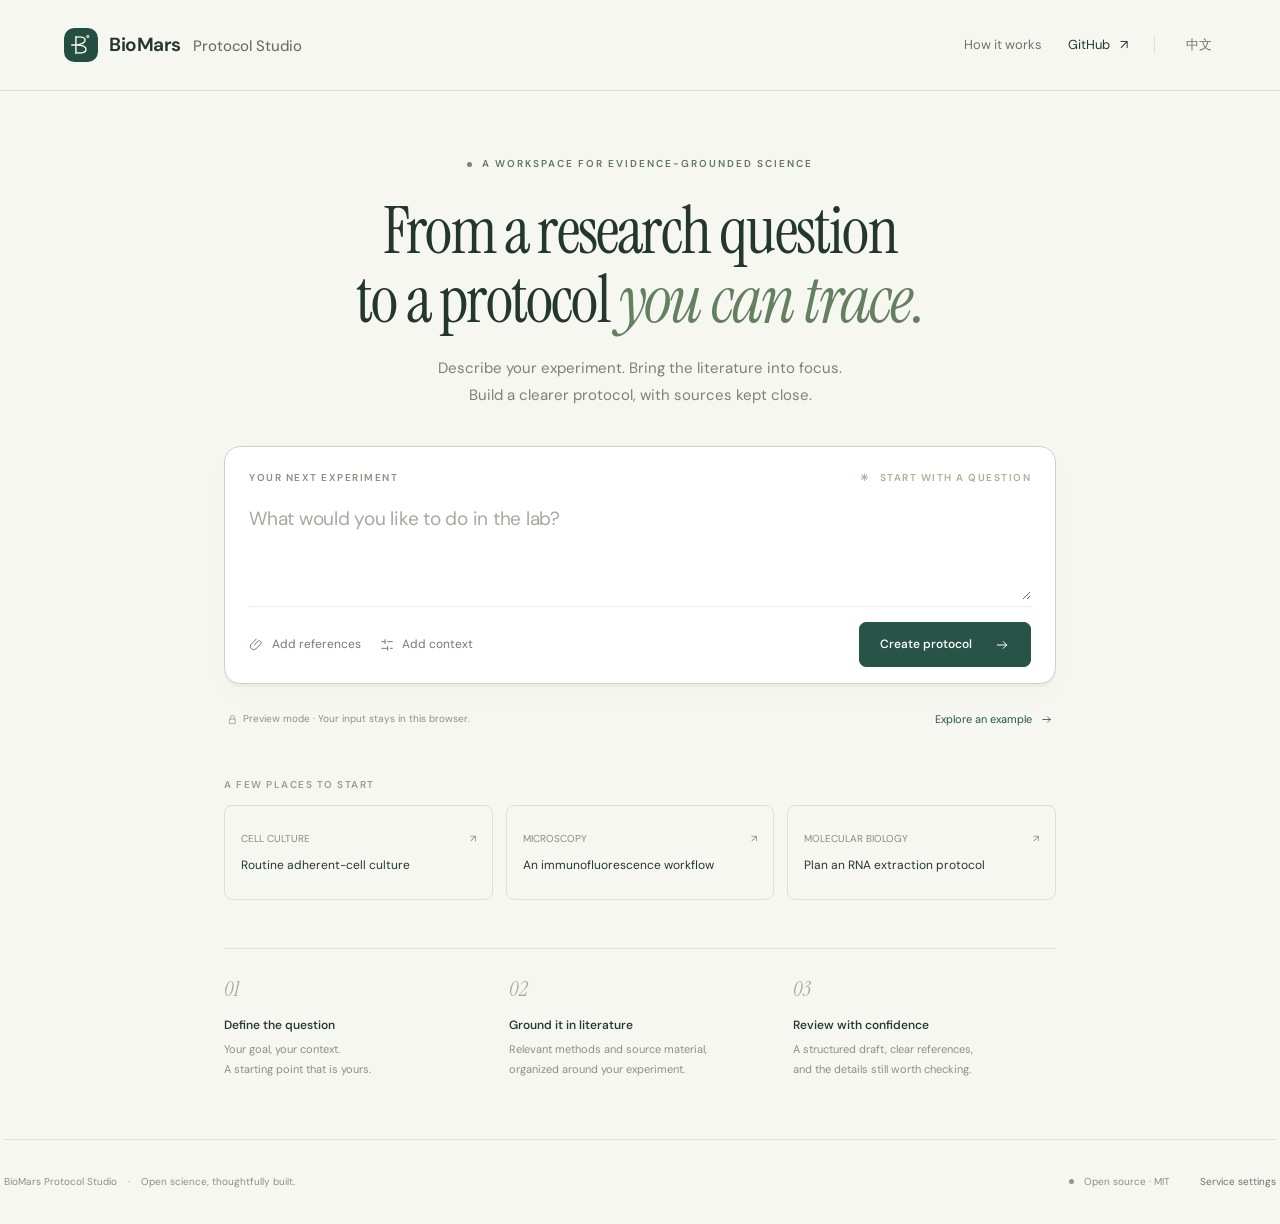
==== web/index.html @ 3209a0c4 "Release BioMars Protocol Studio engine, workspace, and product plan" ====
<!doctype html>
<html lang="en">
<head>
  <meta charset="UTF-8">
  <meta name="viewport" content="width=device-width, initial-scale=1">
  <meta name="theme-color" content="#f6f6f0">
  <meta name="description" content="BioMars Protocol Studio — turn experimental questions into structured protocol drafts, with sources kept close.">
  <title>BioMars Protocol Studio</title>
  <link rel="icon" href="./mark.svg" type="image/svg+xml">
  <link rel="stylesheet" href="./style.css">
  <script type="module" src="./app.js"></script>
</head>
<body>
  <a class="skip" href="#main">Skip to content</a>
  <header class="header">
    <a class="brand" href="#" aria-label="BioMars Protocol Studio home"><img src="./mark.svg" width="34" height="34" alt=""><span>BioMars <span class="brand-sub">Protocol Studio</span></span></a>
    <nav aria-label="Main navigation">
      <button class="text-button" id="how-button">How it works</button>
      <a class="github-link" href="https://github.com/lululualululu/biomars-protocol-studio" target="_blank" rel="noopener">GitHub <span aria-hidden="true">↗</span></a>
      <span class="nav-divider"></span><button class="language text-button" id="language" aria-label="切换为中文">中文</button>
    </nav>
  </header>
  <main id="main" tabindex="-1"></main>
  <footer><span>BioMars Protocol Studio <span class="footer-dot">·</span> Open science, thoughtfully built.</span><div><span class="open-dot"></span><span>Open source · MIT</span><button id="settings-button" class="text-button">Service settings</button></div></footer>
  <dialog id="dialog"><div id="dialog-content"></div><button class="dialog-close" aria-label="Close dialog">×</button></dialog>
  <div id="toast" role="status" aria-live="polite"></div>
</body>
</html>
---- web/style.css ----
@import url('https://fonts.googleapis.com/css2?family=DM+Sans:wght@400;450;500;550;600;650;700&family=Instrument+Serif:ital@0;1&display=swap');
:root{--paper:#f7f7f2;--white:#fff;--ink:#24372f;--muted:#7a817a;--green:#285447;--light:#eef2e9;--line:#dedfd6;--serif:'Instrument Serif',Georgia,'Songti SC',serif;--sans:'DM Sans',-apple-system,BlinkMacSystemFont,'PingFang SC',sans-serif;--amber:#866428}
*{box-sizing:border-box}html{scroll-behavior:smooth}body{margin:0;background:var(--paper);color:var(--ink);font:14px/1.6 var(--sans);-webkit-font-smoothing:antialiased}button,input,textarea{font:inherit;color:inherit}button,a{touch-action:manipulation}button{cursor:pointer}a{color:inherit;text-decoration:none}button:disabled{cursor:wait;opacity:.5}button:focus-visible,a:focus-visible,input:focus-visible,textarea:focus-visible,summary:focus-visible{outline:3px solid #86a98c;outline-offset:4px}button{border:0;background:none}svg{vertical-align:middle;flex-shrink:0}button svg{pointer-events:none}.skip{position:fixed;top:-100px;left:12px;padding:10px;background:white;z-index:100}.skip:focus{top:10px}.header{height:91px;max-width:1400px;margin:auto;padding:0 64px;display:flex;align-items:center;justify-content:space-between;border-bottom:1px solid var(--line)}.brand{display:flex;align-items:center;gap:11px;font-size:19px;font-weight:650;letter-spacing:-.5px}.brand-sub{font-weight:450;color:#656f66;margin-left:8px;font-size:15px;letter-spacing:-.1px}.header nav{display:flex;align-items:center;gap:26px;font-size:13px}.text-button{padding:10px 0;min-height:44px;color:#69756c}.text-button:hover,.github-link:hover{color:var(--green)}.github-link{min-height:44px;display:flex;align-items:center;gap:10px}.nav-divider{width:1px;height:18px;background:var(--line)}.language{min-width:35px}.home{max-width:880px;margin:0 auto;padding:65px 24px 35px}.eyebrow{font-size:10px;letter-spacing:2px;text-transform:uppercase;display:flex;justify-content:center;align-items:center;gap:10px;color:#637561;font-weight:600}.eyebrow::before{content:'';width:5px;height:5px;border-radius:50%;background:#6d8d64}.hero{text-align:center}.hero h1{font:normal 66px/1.04 var(--serif);letter-spacing:-1.8px;margin:25px 0 21px}.hero h1 em{font-weight:normal;color:#638060}.hero p{color:#7b8279;font-size:15px;line-height:1.75;margin:0}.composer{margin-top:38px;background:#fff;border:1px solid #cdd4c5;border-radius:16px;padding:23px 24px 16px;box-shadow:0 3px 0 #ebede5,0 10px 32px #26352a05;position:relative}.composer:focus-within{border-color:#8da687;box-shadow:0 3px 0 #e3e9de,0 12px 35px #26352a08}.field-overline{display:flex;justify-content:space-between;align-items:center;font-size:10px;letter-spacing:1.5px;color:#899081;font-weight:600}.field-overline .small-mark{color:#a2b596;display:flex;align-items:center;gap:3px}.composer textarea{background:none;border:0;resize:vertical;width:100%;min-height:114px;max-height:300px;padding:18px 0 10px;font-size:19px;line-height:1.6;outline:none;letter-spacing:-.25px}.composer textarea::placeholder{color:#a5aaa0;opacity:1}.composer textarea:focus-visible{outline:none}.composer-bottom{display:flex;justify-content:space-between;align-items:center;gap:16px;padding-top:15px;border-top:1px solid #eff0e9}.composer-tools{display:flex;gap:18px;align-items:center}.subtle-button{display:inline-flex;gap:7px;align-items:center;color:#717d70;font-size:12px;min-height:44px;padding:0}.subtle-button:hover{color:var(--ink)}.primary{background:var(--green);color:white;border:1px solid var(--green);padding:12px 20px;border-radius:7px;font-size:12px;font-weight:550;min-height:44px;display:inline-flex;gap:22px;align-items:center;justify-content:center;transition:background .15s,transform .15s}.primary:hover{background:#1a4236;transform:translateY(-1px)}.secondary{border:1px solid var(--line);background:#fff;border-radius:7px;padding:10px 15px;min-height:44px;font-size:12px;display:inline-flex;gap:8px;align-items:center;justify-content:center}.secondary:hover{border-color:#899b84}.context-fields{display:grid;grid-template-columns:1fr 1fr;gap:12px;padding:10px 0 18px}.context-fields label{color:#7b8379;font-size:11px}.context-fields input{display:block;width:100%;border:1px solid var(--line);padding:9px 11px;border-radius:5px;background:#fafbf7;margin-top:5px;font-size:13px}.context-fields .wide{grid-column:1/-1}.hidden{display:none!important}.files{display:flex;flex-wrap:wrap;gap:8px}.file-tag{font-size:11px;color:var(--green);padding:4px 7px;border-radius:4px;background:var(--light);display:flex;align-items:center;gap:8px}.file-tag button{font-size:16px;min-width:30px;min-height:30px}.under-composer{display:flex;align-items:center;justify-content:space-between;font-size:10px;margin:13px 3px 0;color:#8a9187;gap:12px}.under-composer span{display:flex;align-items:center;gap:5px}.example-link{min-height:44px;color:var(--green);font-size:11px;padding:0;display:flex;gap:8px;align-items:center}.examples{margin-top:36px}.section-label{font-size:10px;letter-spacing:1.5px;color:#979e90;font-weight:600;text-transform:uppercase}.example-grid{display:grid;grid-template-columns:repeat(3,1fr);gap:13px;margin-top:12px}.example-card{border:1px solid var(--line);border-radius:8px;padding:16px;text-align:left;min-height:95px;transition:background .15s,border-color .15s}.example-card:hover{background:#fff;border-color:#a9b7a3}.example-card .example-meta{display:flex;align-items:center;justify-content:space-between;font-size:10px;color:#83907b}.example-card .example-title{display:block;font-size:12px;margin-top:9px;line-height:1.5}.process{display:grid;grid-template-columns:repeat(3,1fr);margin-top:48px;border-top:1px solid var(--line);padding-top:24px;gap:22px}.process .number{font-family:var(--serif);font-style:italic;color:#a1ac98;font-size:21px}.process h3{font-size:12px;font-weight:550;margin:9px 0 5px}.process p{font-size:11px;color:#8a9084;margin:0;line-height:1.8;max-width:210px}.history{margin-top:35px}.history-head{display:flex;justify-content:space-between;align-items:center;border-bottom:1px solid var(--line);padding-bottom:9px}.history-list{padding-top:7px}.history-item{display:flex;align-items:center;gap:10px;padding:12px 0;border-bottom:1px solid #e9eae2}.history-open{text-align:left;flex:1;min-width:0;font-size:12px;overflow:hidden;text-overflow:ellipsis;white-space:nowrap}.history-item time{font-size:10px;color:var(--muted)}.history-delete{color:#8b8f86;padding:8px;min-height:44px;min-width:44px}.error{color:#a74b3c;font-size:12px;margin-top:12px}.error:empty{display:none}footer{max-width:1272px;margin:24px auto 0;padding:20px 0;border-top:1px solid var(--line);display:flex;justify-content:space-between;align-items:center;font-size:10px;color:#8a9086;gap:15px}footer>div{display:flex;gap:10px;align-items:center}footer .text-button{font-size:10px;margin-left:20px}.footer-dot{margin:0 8px}.open-dot{width:5px;height:5px;border-radius:100%;background:#89a078}dialog{width:540px;max-width:calc(100vw - 32px);max-height:85vh;border:1px solid var(--line);border-radius:14px;padding:38px;background:var(--paper);color:var(--ink);box-shadow:0 20px 100px #142d2b22}dialog::backdrop{background:#1c332d50;backdrop-filter:blur(3px)}.dialog-close{position:absolute;top:10px;right:12px;width:44px;height:44px;font-size:24px;color:var(--muted)}dialog h2{font:normal 35px/1.1 var(--serif);margin:0 0 20px}dialog p,dialog li{font-size:13px;color:#747f72;line-height:1.85}dialog ol{padding-left:18px}dialog label{display:block;font-size:12px;margin:20px 0 8px}dialog input{padding:12px;width:100%;border:1px solid var(--line);border-radius:6px;background:#fff}dialog .primary{margin-top:18px}dialog a{color:var(--green);text-decoration:underline}#toast{position:fixed;bottom:25px;left:50%;transform:translateX(-50%) translateY(20px);background:var(--ink);color:#fff;border-radius:8px;padding:12px 20px;opacity:0;pointer-events:none;transition:.2s;z-index:10;font-size:12px;max-width:90vw}#toast.show{opacity:1;transform:translateX(-50%) translateY(0)}.workspace{max-width:1260px;padding:26px 24px 40px;margin:auto}.workspace-top{display:flex;justify-content:space-between;gap:18px;align-items:center;margin-bottom:25px}.back{display:flex;align-items:center;gap:10px;font-size:12px;color:#778471;min-height:44px}.workspace-actions{display:flex;gap:8px}.workspace-title{display:flex;justify-content:space-between;align-items:end;gap:20px;margin-bottom:25px}.workspace-title h1{font:normal 39px/1.15 var(--serif);letter-spacing:-.6px;margin:7px 0 0;max-width:790px}.pill{font-size:10px;padding:5px 9px;border-radius:4px;white-space:nowrap;background:#ecf0e6;color:#607552}.pill.amber{background:#f2ead8;color:var(--amber)}.workspace-grid{display:grid;grid-template-columns:minmax(0,1fr) 300px;border:1px solid var(--line);border-radius:10px;overflow:hidden;background:white}.document{min-height:590px}.document-toolbar{display:flex;align-items:center;justify-content:space-between;border-bottom:1px solid var(--line);padding:12px 25px;font-size:11px;color:#819078;background:#fcfcfa}.draft{padding:30px 46px 45px;font-size:13px;line-height:1.85;color:#4e5a50;overflow-wrap:anywhere}.draft h1{font:normal 33px/1.2 var(--serif);color:var(--ink);margin:0 0 18px}.draft h2{font:normal 26px/1.2 var(--serif);color:var(--ink);margin:30px 0 12px;padding-top:12px;border-top:1px solid #eceee5}.draft h3{font-size:14px;color:var(--ink);margin-top:24px}.draft p{margin:10px 0}.draft ul,.draft ol{padding-left:21px}.draft li{margin:8px 0}.draft blockquote{border-left:2px solid #b7c7a5;margin:18px 0;padding:8px 16px;background:#f7f8f2;color:#6e7d62;font-size:12px}.draft a{color:var(--green);text-decoration:underline}.draft pre{white-space:pre-wrap;background:#f6f7f1;padding:14px;border-radius:6px;font-size:12px}.draft table{border-collapse:collapse;width:100%;font-size:12px;margin:14px 0}.draft th,.draft td{border-bottom:1px solid var(--line);padding:8px 10px;text-align:left}.draft th{background:#f6f8f0;color:#65755c}.draft hr{border:0;border-top:1px solid var(--line)}.evidence{border-left:1px solid var(--line);background:#fafbf6}.evidence-tabs{display:flex;gap:3px;border-bottom:1px solid var(--line);padding:5px 15px}.tab{font-size:11px;color:#84917c;min-height:44px;padding:0 12px;border-bottom:2px solid transparent}.tab.active{color:var(--green);border-color:var(--green)}.evidence-content{padding:23px 23px 30px}.source{border-bottom:1px solid var(--line);padding-bottom:20px;margin-bottom:20px}.source .source-meta{display:flex;justify-content:space-between;align-items:center;color:#87937c;font-size:9px;letter-spacing:.6px;margin-bottom:9px}.source h3{font-size:12px;line-height:1.65;font-weight:550;margin:0 0 7px}.source p{font-size:11px;line-height:1.75;color:#89917f}.source a{font-size:11px;color:var(--green);display:inline-flex;gap:6px;min-height:44px;align-items:center}.side-note{font-size:11px;color:#8d9484;line-height:1.8}.note-list{padding:0;list-style:none}.note-list li{position:relative;padding:0 0 20px 21px;font-size:12px;line-height:1.75;color:#77846b}.note-list li::before{content:'○';position:absolute;left:0;color:#9b9c62}.sample-banner{display:flex;gap:9px;align-items:center;background:#f1f3e8;padding:10px 16px;font-size:11px;color:#7b845f;margin-bottom:18px;border-radius:5px}.stage-list{list-style:none;padding:15px 0;margin:20px 0 0}.stage-list li{display:flex;align-items:center;gap:12px;color:#a0a89a;padding:12px 0;font-size:13px}.stage-list .stage-icon{width:26px;height:26px;border:1px solid #dce3d5;border-radius:50%;display:grid;place-items:center;font-size:10px}.stage-list .current{color:var(--green);font-weight:550}.stage-list .current .stage-icon{border-color:#748f67;background:#edf2e6;animation:breathe 2s ease infinite}.stage-list .done{color:#657b58}.pending-copy{color:#8a9481;font-size:12px}.paper-request{padding:15px;border:1px solid var(--line);border-radius:6px;margin:15px 0;font-size:12px}.paper-request code{font-size:11px;overflow-wrap:anywhere}.paper-request a{color:var(--green);text-decoration:underline}.progress-controls{display:flex;align-items:center;gap:15px}.empty-doc{text-align:center;padding:60px 20px;color:#8e9883}.empty-doc h2{font:normal 30px var(--serif);color:var(--ink)}.empty-doc p{font-size:13px;max-width:400px;margin:10px auto 20px}.raw-editor{width:100%;min-height:500px;resize:vertical;font:12px/1.8 monospace;border:0;padding:25px;background:#fff}.export-note{font-size:10px;color:#89917f;text-align:right;margin-top:10px}.mobile-only{display:none}@keyframes breathe{50%{box-shadow:0 0 0 4px #edf2e6}}
@media(min-width:1500px){.home{padding-top:85px}.hero h1{font-size:74px}.composer{margin-top:45px}}
@media(max-width:1100px){.header{padding:0 32px}footer{margin-left:32px;margin-right:32px}.workspace-grid{grid-template-columns:minmax(0,1fr) 270px}.draft{padding:28px}.brand-sub{display:block;margin-left:0;font-size:11px;line-height:1.1}.header nav{gap:20px}}
@media(max-width:700px){.header{height:76px;padding:0 21px}.header nav{gap:16px}.header nav #how-button{display:none}.brand{font-size:17px;gap:8px}.brand img{width:30px;height:30px}.brand-sub{font-size:10px}.header nav{font-size:11px}.nav-divider{display:none}.home{padding:40px 20px 20px}.hero h1{font-size:47px;letter-spacing:-1.4px;line-height:1.08;margin:24px 0 18px}.hero p{font-size:12px;max-width:300px;margin:auto}.eyebrow{font-size:8px;letter-spacing:1.8px}.composer{margin-top:28px;padding:17px 16px 13px;border-radius:12px}.composer textarea{font-size:16px;min-height:128px}.composer-bottom{flex-wrap:wrap;gap:4px}.composer-tools{gap:19px}.composer .primary{width:100%;margin-top:5px}.field-overline{font-size:8px}.under-composer{flex-direction:column;align-items:center;gap:0;font-size:9px}.examples{margin-top:24px}.example-grid{grid-template-columns:1fr;gap:8px}.example-card{min-height:0;padding:12px 14px;display:flex;align-items:center;gap:16px}.example-card .example-meta{min-width:78px;font-size:9px}.example-card .example-meta span:last-child{display:none}.example-card .example-title{margin:0;font-size:11px}.process{gap:17px;margin-top:30px;padding-top:20px}.process h3{font-size:10px}.process p{font-size:10px;line-height:1.7}.process .number{font-size:18px}footer{margin:25px 20px 0;padding:16px 0;flex-direction:column;align-items:flex-start;font-size:9px;gap:2px}.workspace{padding:15px 16px}.workspace-top{align-items:start;margin-bottom:15px;gap:8px}.workspace-actions{gap:5px;flex-wrap:wrap;justify-content:end}.workspace-actions .secondary{padding:9px;font-size:10px}.workspace-title{align-items:start;flex-direction:column;gap:12px}.workspace-title h1{font-size:31px}.workspace-grid{grid-template-columns:1fr}.evidence{border-left:0;border-top:1px solid var(--line)}.draft{padding:24px 22px}.draft h1{font-size:29px}.draft h2{font-size:24px}.workspace .section-label{font-size:9px}.document{min-height:400px}.sample-banner{align-items:start;font-size:10px}.context-fields{grid-template-columns:1fr}.context-fields .wide{grid-column:auto}.history-item time{display:none}.history-item .pill{max-width:100px;text-overflow:ellipsis;overflow:hidden}dialog{padding:34px 25px}.document-toolbar{padding:12px 20px}.footer-dot{margin:0 4px}}
@media(prefers-reduced-motion:reduce){*,*::before,*::after{scroll-behavior:auto!important;animation:none!important;transition:none!important}}
@media print{body{background:white}.header,footer,.workspace-top,.workspace-title,.evidence,.sample-banner,.document-toolbar,.export-note,dialog,#toast{display:none!important}.workspace,.draft{padding:0;max-width:none}.workspace-grid{display:block;border:0}.draft{font:11pt/1.5 Georgia,serif;color:#000}.draft h1{font-size:24pt}.draft h2{font-size:18pt;break-after:avoid}.draft a{color:inherit}.draft a::after{content:' (' attr(href) ')';font-size:8pt}.draft blockquote{break-inside:avoid}.draft table{font-size:10pt}}
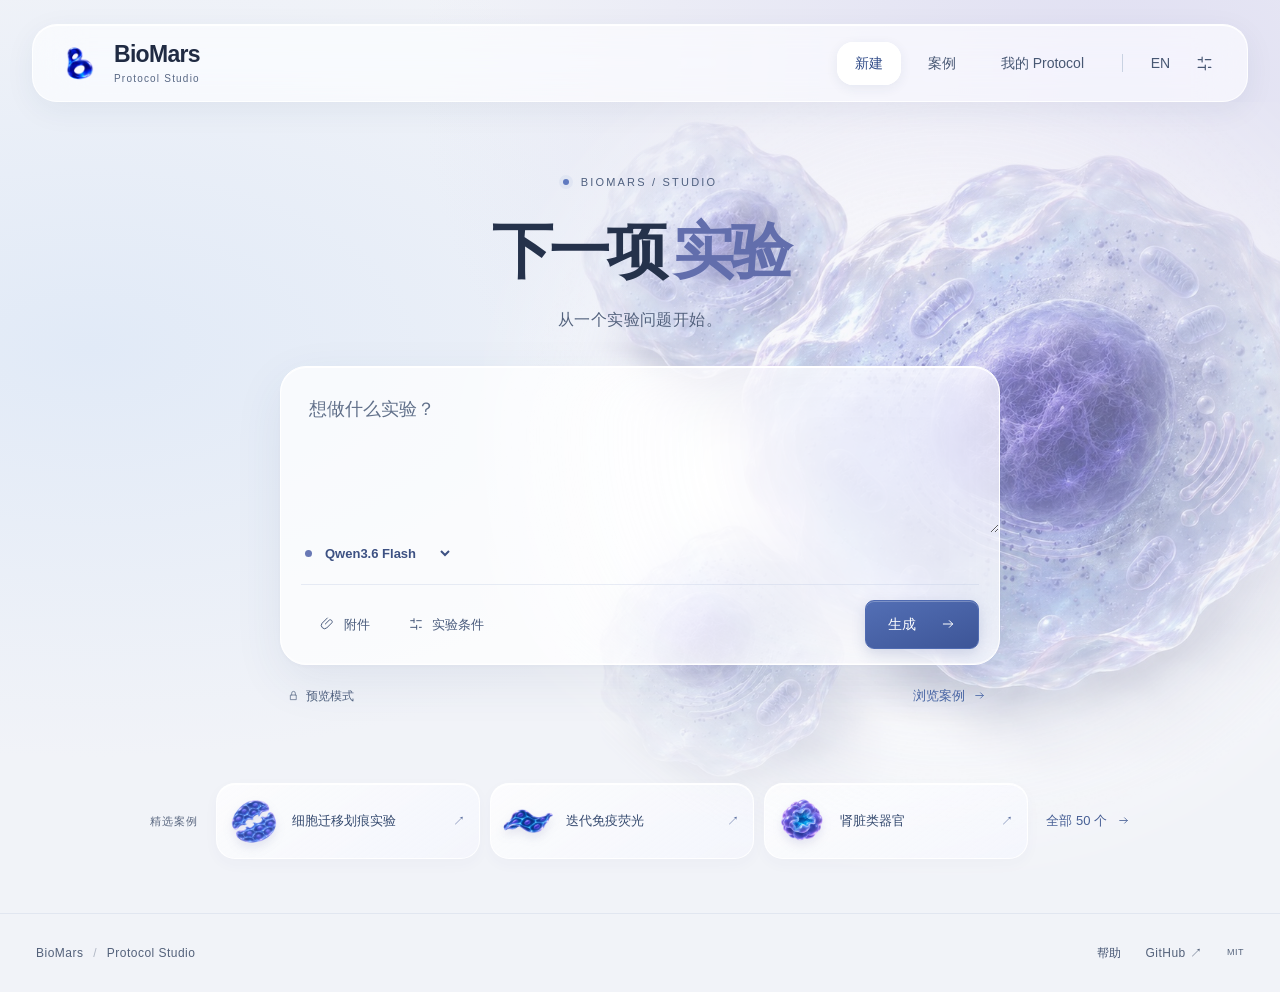
==== commit 8366e017: "Ship live protocol generation and biomedical glass workspace" ====
--- a/web/index.html
+++ b/web/index.html
@@ -1,28 +1,74 @@
 <!doctype html>
-<html lang="en">
-<head>
-  <meta charset="UTF-8">
-  <meta name="viewport" content="width=device-width, initial-scale=1">
-  <meta name="theme-color" content="#f6f6f0">
-  <meta name="description" content="BioMars Protocol Studio — turn experimental questions into structured protocol drafts, with sources kept close.">
-  <title>BioMars Protocol Studio</title>
-  <link rel="icon" href="./mark.svg" type="image/svg+xml">
-  <link rel="stylesheet" href="./style.css">
-  <script type="module" src="./app.js"></script>
-</head>
-<body>
-  <a class="skip" href="#main">Skip to content</a>
-  <header class="header">
-    <a class="brand" href="#" aria-label="BioMars Protocol Studio home"><img src="./mark.svg" width="34" height="34" alt=""><span>BioMars <span class="brand-sub">Protocol Studio</span></span></a>
-    <nav aria-label="Main navigation">
-      <button class="text-button" id="how-button">How it works</button>
-      <a class="github-link" href="https://github.com/lululualululu/biomars-protocol-studio" target="_blank" rel="noopener">GitHub <span aria-hidden="true">↗</span></a>
-      <span class="nav-divider"></span><button class="language text-button" id="language" aria-label="切换为中文">中文</button>
-    </nav>
-  </header>
-  <main id="main" tabindex="-1"></main>
-  <footer><span>BioMars Protocol Studio <span class="footer-dot">·</span> Open science, thoughtfully built.</span><div><span class="open-dot"></span><span>Open source · MIT</span><button id="settings-button" class="text-button">Service settings</button></div></footer>
-  <dialog id="dialog"><div id="dialog-content"></div><button class="dialog-close" aria-label="Close dialog">×</button></dialog>
-  <div id="toast" role="status" aria-live="polite"></div>
-</body>
+<html lang="zh-CN">
+  <head>
+    <meta charset="UTF-8" />
+    <meta name="viewport" content="width=device-width, initial-scale=1" />
+    <meta name="theme-color" content="#edf1fa" />
+    <meta
+      name="description"
+      content="BioMars Protocol Studio — turn experimental questions into structured protocol drafts, with sources kept close."
+    />
+    <title>BioMars Protocol Studio</title>
+    <link rel="icon" href="./assets/favicon-glass-v5.png" type="image/png" />
+    <link rel="stylesheet" href="./studio.css" />
+    <link rel="stylesheet" href="./glass.css?v=5" />
+    <script type="module" src="./app.js?v=5"></script>
+  </head>
+  <body>
+    <a class="skip" href="#main">Skip to content</a>
+    <header class="header">
+      <a class="brand" href="#" aria-label="BioMars Protocol Studio home"
+        ><img src="./assets/brand-glass-v5.png" width="34" height="34" alt="" /><span
+          >BioMars<span class="brand-sub">Protocol Studio</span></span
+        ></a
+      >
+      <nav aria-label="Main navigation">
+        <a class="nav-item" id="nav-new" href="#">新建实验</a>
+        <a class="nav-item" id="nav-examples" href="#examples">案例</a>
+        <a class="nav-item" id="nav-library" href="#library">我的 Protocol</a>
+        <span class="nav-divider"></span
+        ><button
+          class="language text-button"
+          id="language"
+          aria-label="Switch to English"
+        >
+          EN
+        </button>
+        <a
+          class="settings-link"
+          href="#settings/general"
+          id="nav-settings"
+          aria-label="设置"
+          ><svg
+            width="19"
+            height="19"
+            viewBox="0 0 24 24"
+            fill="none"
+            stroke="currentColor"
+            stroke-width="1.5"
+            stroke-linecap="round"
+          >
+            <path d="M4 7h5m4 0h7M4 17h9m4 0h3M9 4v6m4 4v6" /></svg
+        ></a>
+      </nav>
+    </header>
+    <main id="main" tabindex="-1"></main>
+    <footer>
+      <span>BioMars <span class="footer-dot">/</span> Protocol Studio</span>
+      <div>
+        <button class="text-button" id="how-button">使用说明</button
+        ><a
+          href="https://github.com/lululualululu/biomars-protocol-studio"
+          target="_blank"
+          rel="noopener"
+          >GitHub ↗</a
+        ><span class="footer-license">MIT</span>
+      </div>
+    </footer>
+    <dialog id="dialog">
+      <div id="dialog-content"></div>
+      <button class="dialog-close" aria-label="Close dialog">×</button>
+    </dialog>
+    <div id="toast" role="status" aria-live="polite"></div>
+  </body>
 </html>
--- a/web/studio.css
+++ b/web/studio.css
@@ -0,0 +1,24 @@
+:root{--canvas:#edf1f5;--paper:#fff;--ink:#182b42;--muted:#647386;--line:#dce3eb;--blue:#3d628d;--navy:#1c3451;--soft:#e4ebf2;--sans:-apple-system,BlinkMacSystemFont,"Segoe UI","PingFang SC","Microsoft YaHei",sans-serif;--serif:"Iowan Old Style","Palatino Linotype","Songti SC",Georgia,serif;--reader-font:var(--sans);--draft-size:16px;--page-shadow:0 16px 50px #253e5d0a,0 1px 4px #253e5d05;color-scheme:light;font:16px/1.5 var(--sans)}
+*{box-sizing:border-box}html{scroll-behavior:smooth}body{margin:0;min-height:100svh;display:flex;flex-direction:column;color:var(--ink);background:var(--canvas);-webkit-font-smoothing:antialiased}button,input,textarea,select{font:inherit;color:inherit}button,a,summary{-webkit-tap-highlight-color:transparent;touch-action:manipulation}button{cursor:pointer;border:0;background:none}button:disabled{opacity:.5;cursor:wait}button:active{transform:translateY(1px)}button,a,summary{transition:background .18s,color .18s,box-shadow .18s}a{color:inherit;text-decoration:none}button:focus-visible,a:focus-visible,summary:focus-visible,input:focus-visible,select:focus-visible,textarea:focus-visible{outline:2px solid #6c90bc;outline-offset:4px}svg{flex-shrink:0;vertical-align:middle}h1,h2,h3,p{margin-top:0}h1,h2,h3{font-weight:550;line-height:1.3}h1{letter-spacing:-.035em}summary{cursor:pointer;list-style:none}summary::-webkit-details-marker{display:none}input,textarea,select{min-width:0}input::placeholder,textarea::placeholder{color:#8190a1}input,textarea{border-radius:9px;border:1px solid var(--line);background:#fff;padding:12px 14px}textarea{resize:vertical}select{border:1px solid var(--line);border-radius:8px;padding:9px 30px 9px 12px;background-color:#fff;cursor:pointer}code{font-family:ui-monospace,SFMono-Regular,monospace;font-size:.85em;overflow-wrap:anywhere}img{max-width:100%;display:block}.hidden{display:none!important}.sr-only,.skip:not(:focus){position:absolute;width:1px;height:1px;padding:0;margin:-1px;overflow:hidden;clip:rect(0,0,0,0);white-space:nowrap;border:0}.skip:focus{position:fixed;top:10px;left:10px;z-index:1000;padding:12px;background:#fff}.primary,.secondary,.subtle-button,.text-button,.back,.icon-button{display:inline-flex;align-items:center;justify-content:center;gap:9px;white-space:nowrap}.primary{background:var(--navy);color:#fff;border-radius:10px;padding:12px 19px;font-size:13px;font-weight:550;min-height:42px;box-shadow:0 3px 8px #1c345116}.primary:hover{background:#2c496c;box-shadow:0 5px 16px #1c34512a}.secondary{background:#fff;border:1px solid var(--line);padding:10px 15px;border-radius:9px;font-size:12px;min-height:38px}.secondary:hover{background:#f6f8fb;border-color:#b8c8da}.subtle-button,.text-button,.back{font-size:12px;color:var(--muted);min-height:32px;padding:4px 0}.subtle-button:hover,.text-button:hover,.back:hover{color:var(--ink)}.icon-button{width:36px;height:36px;border-radius:8px;color:#5f7288}.icon-button:hover,.icon-button[aria-pressed=true]{background:#dce5ef;color:var(--ink)}.status-point{display:inline-block;width:6px;height:6px;background:#587d94;border-radius:50%;box-shadow:0 0 0 4px #587d940d}.eyebrow,.section-label{font-size:10px;letter-spacing:.16em;color:var(--muted)}.pill{display:inline-flex;align-items:center;border-radius:6px;padding:5px 9px;font-size:10px;color:#43624c;background:#e9f0eb;white-space:nowrap}.pill.amber{background:#f4ecdd;color:#806137}.side-note,.field-help,.setting-footnote,.library-footnote{font-size:12px;line-height:1.7;color:var(--muted)}.error{color:#a04b44;font-size:12px;line-height:1.6}.error:empty{display:none}
+/* Quiet chrome; the work stays in front. */
+.header{height:82px;flex-shrink:0;padding:0 42px;display:flex;align-items:center;justify-content:space-between;border-bottom:1px solid #dce3eb80;background:#f5f7fa;gap:25px}.brand{display:flex;align-items:center;gap:11px;font-size:22px;font-weight:650;letter-spacing:-.7px;line-height:1.2}.brand img{width:31px;height:31px}.brand-sub{display:block;font-size:9px;font-weight:450;letter-spacing:.13em;color:#7d8a99;margin-top:4px}.header nav{display:flex;align-items:center;gap:9px}.nav-item{font-size:12px;padding:9px 15px;border-radius:8px;color:#66778a}.nav-item:hover,.nav-item[aria-current=page]{background:#e6ecf3;color:var(--ink)}.nav-divider{height:18px;width:1px;background:var(--line);margin:0 11px}.language{width:35px}.settings-link{width:34px;height:34px;display:grid;place-items:center;color:#647386;border-radius:8px}.settings-link:hover,.settings-link[aria-current=page]{background:#e1e9f1;color:var(--ink)}#main{flex:1;outline:none;min-width:0}footer{display:flex;justify-content:space-between;align-items:center;padding:25px 42px;font-size:10px;letter-spacing:.04em;color:#718095;gap:20px}footer>div{display:flex;align-items:center;gap:25px}footer .text-button{font-size:10px;min-height:24px}.footer-dot{opacity:.4;padding:0 6px}.footer-license{font-size:9px}
+/* Composer */
+.home{max-width:1210px;margin:0 auto;padding:64px 40px 36px}.hero-grid{display:grid;grid-template-columns:minmax(0,1.15fr) minmax(0,.85fr);align-items:center;gap:64px}.hero-content{position:relative;z-index:1}.hero-content>.eyebrow{display:flex;gap:12px;align-items:center;margin-bottom:22px}.hero-content h1{font-size:clamp(44px,5.4vw,66px);font-weight:550;line-height:1.18;margin-bottom:17px;letter-spacing:-.055em}.hero-content h1 span{color:#6d86a1;display:block}.hero-subtitle{color:#687c91;font-size:13px;letter-spacing:.025em;margin:0 0 32px}.composer{background:#fff;border:1px solid #d5dfe9;border-radius:19px;box-shadow:0 12px 30px #253e5d0a;overflow:hidden;transition:box-shadow .2s,border-color .2s}.composer:focus-within{box-shadow:0 14px 40px #253e5d10,0 0 0 3px #6c90bc0c;border-color:#92abc5}.composer>textarea{border:0;background:transparent;outline:none!important;box-shadow:none;width:100%;height:150px;min-height:120px;max-height:350px;font-size:16px;line-height:1.7;padding:25px 25px 15px;border-radius:0}.model-row{display:flex;align-items:center;gap:9px;padding:0 25px 15px;font-size:11px;color:#778699}.model-row>label{display:none}.model-row:before{content:"";width:5px;height:5px;border-radius:50%;background:#6888ac}.model-row select{font-size:11px;font-weight:550;color:#3f5670;border:0;padding:5px 20px 5px 0;max-width:230px;background:transparent}.composer-bottom{display:flex;align-items:center;justify-content:space-between;margin:0 15px;padding:13px 0;border-top:1px solid #edf0f4;gap:14px}.composer-tools{display:flex;gap:20px;padding-left:10px}.composer-bottom .primary{min-width:100px;justify-content:space-between;border-radius:9px}.composer-tools .subtle-button{font-size:11px;gap:6px}.under-composer{display:flex;align-items:center;justify-content:space-between;margin:15px 2px;font-size:10px;color:#647386}.under-composer>span{display:flex;align-items:center;gap:7px}.example-link{display:inline-flex;align-items:center;gap:8px;font-size:11px;color:var(--blue);min-height:28px}.context-fields{padding:8px 25px 16px;display:grid;grid-template-columns:1fr 1fr;gap:12px}.context-fields label{display:grid;gap:7px;font-size:11px;color:var(--muted)}.context-fields input{width:100%;font-size:12px;background:#f7f9fb;padding:9px}.context-fields .wide{grid-column:1/-1}.context-defaults{justify-self:start;font-size:10px!important}.files{display:flex;flex-wrap:wrap;gap:6px;padding:0 24px}.file-chip{display:flex;align-items:center;gap:7px;font-size:10px;background:#edf2f8;padding:6px 9px;border-radius:6px;max-width:100%;margin-bottom:8px}.file-chip span{overflow:hidden;text-overflow:ellipsis;white-space:nowrap}.file-chip button{padding:0 3px}.composer .error{padding:0 25px 14px}.biomedical-visual{position:relative;margin:0;align-self:center;aspect-ratio:.93}.biomedical-visual img{width:100%;height:100%;object-fit:cover;mix-blend-mode:multiply;filter:saturate(.72);mask-image:radial-gradient(ellipse at center,#000 35%,transparent 73%)}.specimen-cross{position:absolute;color:#8495a8;font-size:14px;right:8px;top:15%;z-index:1}.visual-caption{display:flex;justify-content:space-between;align-items:center;position:absolute;left:24px;right:20px;bottom:9%;font-size:9px;color:#7e8fa3;letter-spacing:.1em}.starting-points{display:flex;align-items:center;gap:26px;border-top:1px solid #d7e0e9;margin-top:55px;padding-top:25px}.example-links{display:flex;gap:20px;flex:1}.example-chip{display:flex;align-items:center;gap:10px;padding:9px 4px;font-size:12px;color:#4f647d}.example-chip:hover{color:#1f456d}.example-symbol{color:#7794b2;font-size:21px}.chip-arrow{font-size:12px;color:#8293a8}.all-protocols{display:flex;align-items:center;gap:10px;font-size:11px;color:var(--blue);white-space:nowrap}
+/* Protocol reader: rail / paper / evidence */
+.workspace{max-width:1510px;margin:0 auto;padding:0 30px 45px}.reader-toolbar{display:flex;justify-content:space-between;align-items:center;min-height:75px;gap:20px;position:sticky;top:0;z-index:10;background:#edf1f5ec;backdrop-filter:blur(18px)}.workspace-actions{display:flex;align-items:center;gap:8px}.reader-toolbar .back{font-size:12px}.reader-layout{display:grid;grid-template-columns:164px minmax(0,1fr) 224px;gap:24px;align-items:start}.reader-outline{position:sticky;top:100px;padding-top:12px;max-height:calc(100svh - 130px);overflow:auto;scrollbar-width:thin}.outline-heading{font-size:10px;color:#687d94;display:flex;justify-content:space-between;margin:0 10px 18px;font-weight:550;letter-spacing:.1em}.outline-heading>span{color:#93a3b6}.reader-outline nav{display:flex;flex-direction:column;gap:3px}.reader-outline nav button{display:flex;gap:10px;text-align:left;font-size:11px;line-height:1.55;color:#64778d;border-radius:7px;padding:10px 9px;width:100%}.reader-outline nav button>span{font-size:9px;padding-top:2px;opacity:.7;font-variant-numeric:tabular-nums}.reader-outline nav button:hover{background:#e4eaf1}.reader-outline nav button[aria-current]{background:#dce6f0;color:#284766;font-weight:550}.outline-end{margin:34px 10px 14px;border-top:1px solid #d7e0e9;padding-top:20px;display:flex;align-items:center;gap:9px;color:#8394a6;font-size:9px;line-height:1.6;letter-spacing:.04em}.outline-end img{opacity:.6}.document-column{min-width:0}.protocol-paper{background:var(--paper);border:1px solid #dae2eb;border-radius:15px;box-shadow:var(--page-shadow);overflow:hidden;font-family:var(--reader-font)}.paper-header{padding:36px 42px 31px;background:linear-gradient(150deg,#f8fafc 0%,var(--paper) 72%);border-bottom:1px solid #e8edf2}.paper-kicker{font:10px/1.4 var(--sans);letter-spacing:.18em;color:#5f7995;display:flex;align-items:center;justify-content:space-between;margin-bottom:24px}.draft-tag{font-size:9px;letter-spacing:.06em;background:#eaf0f6;border-radius:4px;color:#69829c;padding:4px 7px}.paper-header h1{font-size:clamp(24px,2.45vw,34px);font-weight:550;letter-spacing:-.035em;line-height:1.32;margin:0 0 21px;overflow-wrap:break-word}.paper-meta{display:flex;flex-wrap:wrap;gap:6px 13px;font:10px/1.6 var(--sans);color:#698096}.paper-meta>span+span:before{content:"·";margin-right:13px;color:#a7b5c3}.original-request{margin-top:16px;font:11px/1.7 var(--sans);color:var(--muted)}.original-request summary{display:flex;align-items:center;gap:5px}.original-request[open] summary svg{transform:rotate(180deg)}.original-request p{margin:12px 0 0;color:#4a6076;max-width:100%;overflow-wrap:anywhere}.draft{font-size:var(--draft-size);line-height:1.8;color:#35475a;font-family:var(--reader-font)}.protocol-section{padding:27px 38px 7px;scroll-margin-top:90px}.section-heading{display:flex;gap:12px;align-items:baseline;border-bottom:1px solid #e7edf3;padding:0 0 14px;margin:0 0 20px;font-family:var(--sans)}.section-heading>span{color:#6687a8;font-size:11px;font-weight:550;letter-spacing:.04em;flex-shrink:0}.section-heading h2{font-size:16px;font-weight:620;letter-spacing:-.01em;line-height:1.45;margin:0;color:#263d55}.section-heading small{font-size:10px;color:#7c8da0;white-space:nowrap;margin-left:auto}.section-body p{margin:0 0 17px}.section-body ul,.section-body ol{margin:8px 0 22px;padding-left:21px}.section-body li{padding:4px 0 4px 3px}.section-body li::marker{color:#8b9fb5;font-size:.8em}.section-body strong{color:#243c55;font-weight:600}.section-body h3,.section-body h4{font-family:var(--sans);font-size:13px;font-weight:600;line-height:1.5;color:#647c95;background:#f1f5f9;padding:10px 13px;margin:25px 0 10px;border-radius:5px}.section-body ul:has(>.protocol-step),.section-body ol:has(>.protocol-step){padding:0;list-style:none;counter-reset:none}.section-body .protocol-step{position:relative;display:grid;grid-template-columns:28px minmax(0,1fr);gap:15px;padding:13px 0;line-height:1.75;border-bottom:1px solid #edf1f5}.protocol-step:last-child{border-bottom:0}.step-number{font:10px/26px var(--sans);font-weight:550;color:#52779c;text-align:center;width:27px;height:27px;border-radius:7px;background:#eaf0f7;margin-top:2px}.step-text{min-width:0}.citation{font:9px/18px var(--sans);font-weight:600;display:inline-block;min-width:18px;padding:0 4px;vertical-align:super;color:#5276a1;background:#eaf0f8;border-radius:4px;margin:0 2px;transform:none!important}.citation:hover{background:#d5e2f2;color:#233f60}.draft a{color:#426a98;border-bottom:1px solid #b2c5dc;overflow-wrap:anywhere}.draft blockquote{border-left:2px solid #a6bdd4;padding:4px 16px;color:#60768c;margin:18px 0}.draft code{background:#edf2f7;padding:2px 4px;border-radius:3px}.draft pre{overflow:auto;white-space:pre-wrap;overflow-wrap:anywhere;padding:15px;background:#f2f5f8;border-radius:6px}.draft table{font-size:.82em;width:100%;border-collapse:collapse;margin:18px 0;display:block;overflow-x:auto}.draft th,.draft td{padding:10px 12px;border:1px solid #e0e7ef;text-align:left;line-height:1.6}.draft th{background:#edf3f8;color:#35516d;font-weight:550}.paper-end{display:flex;align-items:center;justify-content:center;gap:10px;font:10px var(--sans);color:#7f90a1;padding:30px 20px 35px;border-top:1px solid #e9eef3;margin-top:30px}.paper-end img{opacity:.6}.raw-editor{width:100%;min-height:80svh;border:0;border-radius:0;background:var(--paper);font:12px/1.8 ui-monospace,monospace;padding:32px;white-space:pre;tab-size:2}.evidence{position:sticky;top:100px;min-width:0;font-family:var(--sans);max-height:calc(100svh - 125px);overflow:auto;scrollbar-width:thin}.evidence-tabs{display:flex;gap:3px;background:#dfe7ef;border-radius:8px;padding:4px;margin-bottom:21px}.evidence-tabs .tab{flex:1;display:flex;align-items:center;justify-content:center;gap:7px;padding:8px 10px;font-size:11px;color:#637990;border-radius:5px}.evidence-tabs .tab.active{background:#fff;color:#294867;box-shadow:0 2px 5px #1836530a}.tab>span{font-size:9px;color:#869db4}.source{background:#f7f9fc;border:1px solid #dce5ef;padding:19px 17px;border-radius:10px;margin-bottom:12px;scroll-margin-top:110px}.source-meta{display:flex;align-items:center;gap:12px;color:#8197ad;font-size:9px;letter-spacing:.06em;margin-bottom:15px}.source-meta svg{margin-left:auto}.source h3{font-size:12px;line-height:1.7;font-weight:550;color:#405975;margin-bottom:14px}.source-doi{font-size:10px;overflow-wrap:anywhere;color:#7189a0;margin:12px 0}.source-open{display:flex;align-items:center;justify-content:space-between;font-size:10px;color:#557aa2;padding-top:13px;border-top:1px solid #dfe7ef}.source-open:hover{color:#254c79}.source-highlight{border-color:#7294b8;box-shadow:0 0 0 3px #7198bf17}.rail-footnote{font-size:11px;color:#71849a;line-height:1.8;margin:18px 7px}.rail-empty{text-align:center;padding:25px;color:#8192a6;font-size:11px}.rail-empty p{margin-top:15px}.review-status{background:#f7f9fc;border-radius:10px;border:1px solid #dce5ef;text-align:center;padding:22px 14px}.review-icon{display:grid;place-items:center;width:40px;height:40px;border-radius:50%;background:#e5ecf3;color:#6081a0;margin:0 auto 13px}.review-status.passed .review-icon{background:#e2ece6;color:#54725e}.review-status strong{font-size:12px;display:block;font-weight:550}.review-status p{font-size:10px;color:#71879d;margin:7px 0 0}.note-list{padding-left:18px;font-size:11px;line-height:1.8;color:#5f738b;margin:20px 5px}.note-list li{margin-bottom:14px}.mobile-panels{display:none}.reader[data-focus=true] .reader-outline,.reader[data-focus=true] .evidence{display:none}.reader[data-focus=true] .reader-layout{display:block;max-width:850px;margin:auto}.reader[data-focus=true] .document-column{display:block}.toolbar-menu{position:relative;font-family:var(--sans)}.toolbar-menu>summary{display:flex;align-items:center;justify-content:center;gap:9px;min-height:36px;border-radius:8px;font-size:12px}.type-menu>summary{font-size:17px;letter-spacing:-.06em;width:38px;color:#4b637e}.toolbar-menu[open]>summary,.type-menu>summary:hover{background:#dce5ef;color:var(--ink)}.export-menu>summary{min-height:36px;padding:8px 13px;font-size:11px}.export-menu[open]>summary{background:#2e4b6e;color:white}.toolbar-popover{position:absolute;top:calc(100% + 10px);right:0;width:230px;background:#fff;border:1px solid #dce5ef;border-radius:13px;box-shadow:0 16px 45px #1b355d26;z-index:20;padding:19px}.popover-label{display:block;font-size:10px;color:#75869a;margin-bottom:8px}.segmented{display:flex;gap:3px;padding:3px;background:#edf2f7;border-radius:7px;margin-bottom:17px}.segmented button{flex:1;padding:8px 9px;border-radius:5px;font-size:12px;color:#718298}.segmented button[aria-pressed=true]{background:#fff;box-shadow:0 1px 5px #18365310;color:#244666}.segmented .font-serif{font-family:var(--serif);font-size:13px}.size-options button:first-child{font-size:11px}.size-options button:last-child{font-size:15px}.paper-options{display:flex;gap:16px}.paper-options button{display:flex;align-items:center;gap:6px;font-size:10px;color:#718298;padding:0}.paper-swatch{display:block;width:23px;height:23px;background:white;border:1px solid #d5deea;border-radius:50%}.paper-swatch.warm{background:#f6f2e9}.paper-options button[aria-pressed=true] .paper-swatch{outline:2px solid #7593b3;outline-offset:2px}.paper-options button[aria-pressed=true]{color:#294867}.export-options{width:200px;padding:7px}.export-options button{display:flex;align-items:center;gap:10px;width:100%;text-align:left;padding:11px 10px;font-size:11px;border-radius:6px}.export-options button:hover{background:#edf3f9}.export-options span{margin-left:auto;color:#92a2b4;font-size:10px}
+/* A waiting state with real stage feedback, not a simulated completion bar. */
+.generation-page{max-width:1180px;margin:auto;padding:0 45px 65px}.generation-top{display:flex;align-items:center;justify-content:space-between;min-height:77px}.model-badge{font-size:10px;color:#6883a0;background:#e2eaf3;padding:6px 10px;border-radius:6px}.generation-stage{display:grid;grid-template-columns:1.15fr .85fr;gap:90px;align-items:center;min-height:530px;padding:35px 25px 45px}.generation-main{min-width:0}.orbit{position:relative;width:102px;height:102px;margin:0 0 30px;display:grid;place-items:center}.orbit-core{width:48px;height:48px;border-radius:50%;background:linear-gradient(150deg,#d0e0ed,#f1f6fa);color:#5c7f9f;display:grid;place-items:center;box-shadow:inset 0 1px 0 #fff,0 5px 24px #52749b12}.orbit-ring{position:absolute;inset:3px;border:1px solid #bed0e3;border-radius:50%;border-top-color:#476f9a;transform:rotate(-35deg)}.ring-two{inset:14px;border-color:#cfdce9;border-right-color:#7395b7;transform:rotate(40deg)}.ring-three{inset:-6px;border-style:dashed;border-color:#cedae7;opacity:.7}.orbit>i{position:absolute;width:6px;height:6px;border-radius:50%;background:#5c7fa7;top:3px;left:48px;box-shadow:0 0 0 5px #7397b718}.is-running .ring-one{animation:orbit-spin 3s linear infinite}.is-running .ring-two{animation:orbit-spin 5s linear infinite reverse}.is-running .ring-three{animation:orbit-spin 24s linear infinite}.is-running .orbit-core{animation:core-breathe 2.5s ease-in-out infinite}.generation-label{font-size:9px;letter-spacing:.2em;color:#7e94ac;margin-bottom:12px}.generation-main h1{font-size:32px;line-height:1.4;font-weight:550;letter-spacing:-.035em;margin-bottom:19px}.generation-query{font-size:13px;line-height:1.8;color:#647c95;max-width:460px;margin-bottom:20px}.generation-note{font-size:11px;line-height:1.8;color:#8192a6;margin:20px 0}.generation-actions{display:flex;align-items:center;gap:22px;margin-top:28px}.generation-preview{position:relative;perspective:1200px}.preview-sheet{position:relative;background:#ffffffb8;border:1px solid #dce6f0;box-shadow:0 25px 50px #2346650b,0 2px 3px #23466505;border-radius:10px;transform:rotate(5deg);padding:30px 27px;height:370px;z-index:1}.preview-sheet>span{display:flex;justify-content:space-between;font-size:7px;letter-spacing:.13em;color:#7792ab;margin-bottom:29px}.preview-sheet b{font-weight:400;color:#a1b2c3}.skeleton{height:5px;background:#e5ecf3;border-radius:3px;margin:9px 0}.title-line{height:10px;width:82%;background:#d1deeb}.short-line{width:55%}.medium-line{width:75%}.preview-sheet hr{border:0;border-top:1px solid #e4ebf2;margin:21px 0}.preview-section{display:flex;gap:14px;margin:24px 0}.preview-section>div{flex:1}.preview-section>i{font-style:normal;font-size:8px;color:#90a9c0;padding-top:5px}.preview-seal{position:absolute;bottom:0;right:28px;color:#a6b7c7!important}.preview-shadow{position:absolute;inset:15px -6px -12px 9px;background:#e0e8f1;border:1px solid #d9e3ed;border-radius:10px;transform:rotate(-3deg);z-index:0}.generation-steps{display:flex;list-style:none;padding:0;margin:0 25px;gap:0;border-top:1px solid #d3deea;padding-top:28px}.generation-steps li{flex:1;display:flex;align-items:center;gap:9px;color:#a0afbf;font-size:10px;position:relative}.generation-steps li>span{width:26px;height:26px;border:1px solid #d6e1ec;display:grid;place-items:center;border-radius:50%;font-size:9px;font-weight:500;flex-shrink:0}.generation-steps strong{font-weight:450;white-space:nowrap}.generation-steps li>div{height:1px;background:#dce5ed;flex:1;margin:0 15px}.generation-steps li:last-child{flex:0}.generation-steps li:last-child>div{display:none}.generation-steps li.done{color:#6b88a4}.generation-steps li.done>span{background:#dce8f2;border-color:#dce8f2}.generation-steps li.current{color:#294c73}.generation-steps li.current>span{background:#294c73;border-color:#294c73;color:white;box-shadow:0 0 0 4px #294c730a}.generation-steps li.current strong{font-weight:600}.paper-requests{margin-top:25px;max-width:500px}.paper-request{display:flex;gap:15px;padding:18px;background:#f9fbfd;border:1px solid #dae5f0;border-radius:11px;margin-bottom:14px}.paper-request>svg{color:#7192b2;margin-top:4px}.paper-request strong{font-size:12px;font-weight:550;line-height:1.7;display:block}.paper-request a{font-size:10px;display:inline-block;margin-top:8px;color:#4e759e}.paper-request details{font-size:10px;color:#8295aa;margin-top:9px}.paper-request code{display:block;padding-top:8px}#resume-form{display:flex;gap:8px;flex-wrap:wrap}#resume-form small{width:100%;font-size:10px;color:#7c90a5;margin-top:4px}.upload-picker{position:relative;display:flex;align-items:center;gap:8px;padding:10px 17px;background:white;border:1px dashed #a2b9d1;border-radius:9px;cursor:pointer;font-size:12px}.upload-picker input{opacity:0;position:absolute;inset:0;width:100%;cursor:pointer;padding:0}.upload-picker:focus-within{outline:2px solid #6c90bc;outline-offset:2px}
+/* Lists and settings */
+.settings-page,.library-page,.examples-page{max-width:1160px;margin:55px auto 60px;padding:0 35px}.page-heading{display:flex;align-items:flex-end;justify-content:space-between;gap:25px;margin-bottom:35px}.page-heading h1{font-size:34px;font-weight:550;margin:0}.page-heading>.back{margin-bottom:3px}.settings-layout{display:grid;grid-template-columns:180px 1fr;gap:45px;align-items:start}.settings-nav{display:grid;gap:6px;padding-top:6px}.settings-nav a{display:flex;gap:11px;align-items:center;font-size:12px;padding:13px 15px;color:#61778f;border-radius:8px}.settings-nav a[aria-current]{background:#dae5f0;color:#244666}.settings-content{background:#fff;border:1px solid #dce5ed;border-radius:15px;padding:31px 35px;max-width:760px;box-shadow:var(--page-shadow)}.settings-heading h2{font-size:19px;margin:0 0 27px}.setting-row{display:flex;align-items:center;justify-content:space-between;gap:25px;padding:20px 0;border-bottom:1px solid #edf1f5;font-size:13px}.setting-row p{font-size:11px;color:var(--muted);margin:5px 0 0}.setting-row select{font-size:12px;min-width:145px}.setting-row .switch{appearance:none;width:36px;height:21px;background:#dbe3ec;border-radius:20px;padding:2px;border:0;cursor:pointer;transition:background .2s;position:relative}.switch:after{content:"";position:absolute;left:3px;top:3px;width:15px;height:15px;border-radius:50%;background:white;box-shadow:0 1px 4px #0002;transition:transform .2s}.setting-row .switch:checked{background:#456c95}.switch:checked:after{transform:translateX(15px)}.settings-reading{display:grid;grid-template-columns:190px 1fr;gap:30px;padding:25px 0}.reading-sample{align-self:stretch;border:1px solid #e3e9ef;border-radius:8px;padding:23px;background:var(--paper);font-family:var(--reader-font);box-shadow:0 5px 20px #18365308}.reading-sample>span{font:9px var(--sans);letter-spacing:.13em;color:#7d93ab}.reading-sample h3{font-size:23px;margin:22px 0 15px;letter-spacing:-.03em}.reading-sample p{font-size:var(--draft-size);line-height:1.8;color:#62778e;margin:0}.setting-footnote{margin:15px 0 0;font-size:10px}.settings-form{display:grid;gap:9px}.settings-form>label{font-size:11px;color:#5e748c;margin-top:10px}.settings-form input,.settings-form textarea,.settings-form select{font-size:13px;width:100%;background:#f9fbfd}.settings-form-actions{display:flex;align-items:center;gap:18px;margin-top:16px}.settings-form-actions>span{font-size:11px;color:#608473}.service-status{display:flex;align-items:center;gap:16px;padding:22px;background:#edf4f8;border-radius:10px}.service-status h3{font-size:15px;margin:0}.service-status p{font-size:11px;color:#6c8399;margin:5px 0 0}.service-status .secondary{margin-left:auto}.service-symbol{color:#6a8da8;display:grid;place-items:center;width:37px;height:37px;border-radius:50%;background:#dce9f2}.service-address{font-size:12px}.password-field{display:flex;gap:12px}.service-links{margin-top:22px;display:grid;gap:15px;font-size:11px;color:#6a829a}.service-links details summary{font-size:11px}.service-links details p{font-size:11px;line-height:1.8;margin-top:15px}.service-links a{color:#3d648f}.library-toolbar,.collection-tools{display:flex;align-items:center;justify-content:space-between;gap:20px;margin:30px 0 24px}.library-search{display:flex;align-items:center;gap:10px;background:#fff;border:1px solid #d7e1ec;border-radius:9px;padding:0 13px;color:#8196ac;min-width:0}.library-search input{border:0;background:transparent;outline:none;font-size:12px;width:250px;padding:12px 0}.history-list{border-top:1px solid #d7e1ec}.history-item{display:grid;grid-template-columns:32px minmax(0,1fr) auto 90px 25px;gap:17px;align-items:center;padding:25px 12px;border-bottom:1px solid #d7e1ec}.history-file{color:#6d8fb1}.history-open{text-align:left;font-size:14px;font-weight:500;line-height:1.6;padding:0}.history-open:hover{color:#416d9c}.history-item time{font-size:10px;color:#7990a6}.history-delete{color:#8b9caf}.history-delete:hover{color:#a55b51}.library-empty{text-align:center;padding:60px 25px;color:#6a8098;grid-column:1/-1}.library-empty h2{font-size:22px;margin-top:20px}.library-empty p{font-size:13px}.library-empty .primary{margin-top:10px}.empty-orbit{display:grid;place-items:center;width:64px;height:64px;background:#e1eaf3;border-radius:50%;color:#7b99b8;margin:0 auto 18px}.empty-example{display:block;font-size:11px;margin-top:18px}.library-footnote{font-size:10px;margin-top:25px}.collection-intro{font-size:13px;color:#6c829a;margin:12px 0 0}.collection-filters{display:flex;flex-wrap:wrap;gap:4px}.collection-filters button{font-size:11px;padding:9px 14px;border-radius:7px;color:#6b8199}.collection-filters button:hover{background:#e3eaf2}.collection-filters button[aria-pressed=true]{background:#294665;color:white}.collection-tools .library-search input{width:170px}.collection-meta{display:flex;justify-content:space-between;gap:20px;font-size:10px;color:#7a91a9;margin-bottom:10px}.collection-list{display:grid;grid-template-columns:1fr 1fr;column-gap:45px}.collection-item{display:flex;align-items:center;gap:18px;padding:25px 6px;border-top:1px solid #d6e1ec;min-width:0}.collection-id{font-size:10px;color:#859bb0;width:33px;flex-shrink:0}.collection-item>div{min-width:0}.collection-item h2{font-size:16px;letter-spacing:-.02em;line-height:1.5;margin:0;font-weight:500}.collection-item p{font-size:10px;line-height:1.6;color:#788da2;margin:7px 0 0}.collection-arrow{margin-left:auto;color:#839bb2}.collection-item:hover h2{color:#456e9a}.collection-item:hover .collection-arrow{transform:translate(2px,-2px)}
+/* Dialogs and user preferences */
+dialog{border:1px solid #d8e3ed;border-radius:17px;padding:35px;max-width:510px;width:calc(100% - 40px);background:#fff;color:var(--ink);box-shadow:0 30px 90px #0c24474d}dialog::backdrop{background:#14294352;backdrop-filter:blur(5px)}dialog h2{font-size:24px;padding-right:20px}dialog p{font-size:13px;color:#64778e;line-height:1.8}.dialog-close{position:absolute;right:14px;top:11px;width:28px;height:28px;font-size:22px;color:#8699ac;border-radius:50%}.dialog-close:hover{background:#edf2f7}.help-steps{list-style:decimal-leading-zero;padding-left:28px;font-size:14px;line-height:2.9}.help-steps li::marker{font-size:10px;color:#7e97b0}.help-details{margin:20px 0;font-size:11px;color:#71869f}.help-details p{font-size:11px}#toast{position:fixed;bottom:28px;left:50%;transform:translate(-50%,10px);background:#1f3650f0;color:#fff;font-size:12px;padding:12px 20px;border-radius:10px;opacity:0;pointer-events:none;z-index:100;box-shadow:0 5px 25px #1d35532b;transition:opacity .2s,transform .2s;max-width:calc(100% - 40px)}#toast.show{opacity:1;transform:translate(-50%,0)}[data-reading=compact]{--draft-size:14px}[data-reading=large]{--draft-size:18px}[data-font=serif]{--reader-font:var(--serif)}[data-paper=warm]{--paper:#fbf8f0}[data-paper=warm] .paper-header{background:linear-gradient(150deg,#f8f3e8,var(--paper))}[data-paper=warm] .section-body h3,[data-paper=warm] .section-body h4{background:#f0eee6}[data-paper=warm] .protocol-paper{border-color:#e4dfd3}
+@keyframes orbit-spin{to{transform:rotate(360deg)}}@keyframes core-breathe{50%{transform:scale(.94);opacity:.82}}
+@media(min-width:1450px){.reader-layout{grid-template-columns:180px minmax(0,1fr) 250px;gap:30px}.paper-header{padding:44px 55px 36px}.protocol-section{padding:30px 52px 9px}}
+@media(max-width:1100px){.reader-layout{grid-template-columns:136px minmax(0,1fr) 195px;gap:17px}.workspace{padding:0 22px 40px}.paper-header{padding:29px 29px 27px}.paper-header h1{font-size:26px}.protocol-section{padding:25px 28px 6px}.reader-outline nav button{font-size:10px;padding:9px 6px}.source{padding:16px 14px}.source h3{font-size:11px}.home{padding-top:50px}.hero-grid{gap:35px}.starting-points{gap:20px}.example-links{gap:12px}.example-chip{font-size:11px}.generation-stage{gap:55px;padding-inline:0}.generation-steps{margin:0}.settings-layout{gap:25px}}
+@media(max-width:850px){.header{padding:0 25px;height:73px}.nav-item{padding:8px 10px}.nav-divider{margin:0 5px}.reader-layout{grid-template-columns:minmax(0,1fr) 210px}.reader-outline{display:none}.reader-layout[data-mobile-panel=outline] .reader-outline{display:block;position:static;grid-column:1/-1;max-height:none;background:#f8fafc;border:1px solid #dce5ef;border-radius:12px;padding:22px}.reader-layout[data-mobile-panel=outline] .document-column,.reader-layout[data-mobile-panel=outline] .evidence{display:none}.mobile-panels{display:flex;gap:3px;background:#dfe7f0;border-radius:8px;padding:3px;margin:0 0 17px;width:max-content}.mobile-panels button{font-size:11px;color:#71859b;padding:8px 15px;border-radius:5px}.mobile-panels button[aria-pressed=true]{background:#fff;color:#28486b;box-shadow:0 1px 5px #18365308}.reader-outline .outline-end{display:none}.reader-outline nav button{font-size:13px;padding:12px}.reader-toolbar{min-height:68px}.home{padding:45px 28px 30px}.hero-grid{gap:18px;grid-template-columns:1.25fr .75fr}.hero-content h1{font-size:49px}.biomedical-visual{margin-right:-15px}.hero-subtitle{font-size:12px}.starting-points{flex-wrap:wrap;gap:16px}.starting-points>.section-label{width:100%}.example-links{gap:18px}.all-protocols{font-size:10px}.generation-page{padding:0 30px 50px}.generation-stage{gap:35px;min-height:480px}.generation-main h1{font-size:27px}.preview-sheet{padding:24px 20px;height:330px}.generation-steps li{gap:7px}.generation-steps li>div{margin:0 9px}.settings-page,.library-page,.examples-page{padding:0 25px;margin-top:40px}.settings-layout{grid-template-columns:150px 1fr;gap:18px}.settings-content{padding:25px}.settings-reading{grid-template-columns:1fr;gap:15px}.settings-reading>.reading-controls{max-width:230px}.reading-sample{min-height:190px}.collection-tools{flex-wrap:wrap}.collection-tools .library-search{width:100%}.collection-tools .library-search input{width:100%}.collection-list{column-gap:30px}.history-item{grid-template-columns:26px 1fr auto 25px;gap:12px}.history-item time{display:none}.history-open{font-size:12px}}
+@media(max-width:600px){.header{padding:0 19px;height:70px;gap:10px}.brand{font-size:20px;gap:8px}.brand img{width:27px;height:27px}.brand-sub{font-size:8px}.header nav{gap:1px}.nav-item{font-size:10px;padding:7px 8px}#nav-new{display:none}.nav-divider{display:none}.language{font-size:10px;width:28px}.settings-link{width:30px}.header .nav-item[aria-current]{background:#e0e8f1}footer{padding:22px 20px;font-size:9px;gap:10px}footer>div{gap:16px}footer .text-button{font-size:9px}.footer-license{display:none}.home{padding:35px 21px 20px}.hero-grid{display:block;position:relative}.hero-content>.eyebrow{font-size:8px;margin:8px 0 20px}.hero-content h1{font-size:49px;line-height:1.14;width:60%;margin:0 0 16px;letter-spacing:-.045em}.hero-content h1 span{display:block}.hero-subtitle{font-size:11px;margin:0 0 29px}.biomedical-visual{position:absolute;top:6px;right:-10px;width:47%;height:190px;aspect-ratio:auto;z-index:0;margin:0;pointer-events:none}.biomedical-visual img{object-fit:cover;mask-image:radial-gradient(ellipse at center,#000 25%,transparent 72%)}.visual-caption{display:none}.specimen-cross{right:5px;top:6px;font-size:10px}.composer{border-radius:15px}.composer>textarea{height:150px;padding:22px 21px 12px;font-size:15px}.model-row{padding:0 21px 12px}.composer-bottom{margin:0 14px;padding:13px 0}.composer-tools{padding-left:4px;gap:17px}.composer-tools .subtle-button{font-size:10px}.composer-bottom .primary{min-width:86px;font-size:12px;padding:10px 14px;min-height:39px}.under-composer{font-size:9px;margin:12px 0}.example-link{font-size:10px}.context-fields{padding:5px 21px 14px;gap:10px}.starting-points{margin-top:32px;padding-top:20px;gap:13px}.example-links{display:flex;flex-direction:column;width:100%;gap:0}.example-chip{width:100%;border-bottom:1px solid #dce4ed;padding:13px 0;font-size:13px;gap:13px;text-align:left}.example-symbol{width:25px;font-size:21px}.chip-arrow{margin-left:auto}.all-protocols{margin-left:auto;margin-top:4px;font-size:11px}.starting-points>.section-label{font-size:9px}.workspace{padding:0 14px 30px}.reader-toolbar{gap:9px;min-height:63px;top:0}.reader-toolbar .back{font-size:10px;gap:6px;max-width:100px;white-space:normal;line-height:1.4}.workspace-actions{gap:2px}.workspace-actions .reuse-button{font-size:0;min-width:32px;width:32px;height:32px;padding:0;background:transparent;border:0}.reuse-button svg{width:17px;height:17px}.icon-button{width:31px;height:32px}.type-menu>summary{width:32px;font-size:17px}.export-menu>summary{font-size:10px;min-height:33px;padding:6px 10px;gap:6px}.export-menu>summary>svg:last-child{display:none}.toolbar-popover{right:0;width:215px;padding:17px}.type-menu .toolbar-popover{right:-70px}.export-options{width:190px;padding:6px}.mobile-panels{display:flex;width:100%;margin-bottom:16px}.mobile-panels button{flex:1;padding:8px 12px}.reader-layout{display:block}.reader-layout>.evidence,.reader-layout>.reader-outline{display:none}.reader-layout[data-mobile-panel=sources]>.evidence,.reader-layout[data-mobile-panel=review]>.evidence{display:block;position:static;max-height:none}.reader-layout[data-mobile-panel=sources]>.document-column,.reader-layout[data-mobile-panel=review]>.document-column{display:none}.reader-layout[data-mobile-panel=outline] .reader-outline{display:block}.reader[data-focus=true] .reader-layout>.document-column{display:block}.reader[data-focus=true] .reader-layout>.evidence,.reader[data-focus=true] .reader-layout>.reader-outline{display:none}.reader[data-focus=true] .mobile-panels{display:none}.evidence-tabs{display:none}.source h3{font-size:14px;line-height:1.7}.source{padding:22px}.source-open{font-size:12px}.source-meta{font-size:11px}.review-status{padding:30px}.review-status strong{font-size:14px}.review-status p,.rail-footnote,.note-list{font-size:12px}.protocol-paper{border-radius:11px}.paper-header{padding:26px 23px}.paper-kicker{font-size:9px;margin-bottom:20px}.paper-header h1{font-size:25px;line-height:1.35;letter-spacing:-.035em;margin-bottom:18px}.paper-meta{font-size:9px;gap:5px 9px}.paper-meta>span+span:before{margin-right:9px}.protocol-section{padding:25px 21px 4px;scroll-margin-top:78px}.section-heading{gap:9px;padding-bottom:12px;margin-bottom:17px}.section-heading h2{font-size:15px}.section-heading>span{font-size:10px}.section-heading small{font-size:9px}.section-body{font-size:var(--draft-size);line-height:1.8}.section-body .protocol-step{grid-template-columns:24px minmax(0,1fr);gap:11px;padding:13px 0}.step-number{width:23px;height:23px;line-height:23px;font-size:9px}.section-body h3{font-size:12px;padding:9px 11px}.paper-end{padding:25px 15px;font-size:9px}.generation-page{padding:0 24px 40px}.generation-top{min-height:65px}.generation-stage{display:block;min-height:0;padding:27px 0 36px;position:relative}.generation-main{position:relative;z-index:1}.generation-preview{position:absolute;top:40px;right:0;width:100px;height:130px;opacity:.4;z-index:0}.preview-sheet{height:130px;padding:12px;border-radius:5px;transform:rotate(9deg)}.preview-sheet>span{font-size:3px;margin-bottom:12px}.preview-sheet hr{margin:9px 0}.skeleton{height:2px;margin:4px 0}.title-line{height:4px}.preview-section{gap:5px;margin:9px 0}.preview-section>i{font-size:3px;padding-top:2px}.preview-seal{right:12px!important;bottom:0!important}.preview-shadow{inset:4px -3px -4px 3px;border-radius:5px}.orbit{width:96px;height:96px;margin-bottom:36px}.generation-label{font-size:8px}.generation-main h1{font-size:28px;margin-bottom:16px}.generation-query{font-size:12px;max-width:100%;line-height:1.8}.generation-note{font-size:10px}.generation-steps{display:grid;grid-template-columns:repeat(3,1fr);gap:20px 16px;padding-top:25px}.generation-steps li{font-size:10px;gap:8px}.generation-steps li>span{width:25px;height:25px}.generation-steps li>div{display:none}.model-badge{font-size:9px}.paper-request{padding:15px}.paper-request strong{font-size:11px}.settings-page,.library-page,.examples-page{padding:0 21px;margin:32px auto 35px}.page-heading{margin-bottom:26px;gap:15px}.page-heading h1{font-size:28px}.page-heading .primary{font-size:11px;padding:10px 12px;min-height:36px}.page-heading .back{font-size:10px}.settings-layout{display:block}.settings-nav{display:flex;gap:4px;margin-bottom:18px;padding:0}.settings-nav a{flex:1;justify-content:center;padding:10px 8px;font-size:11px;gap:7px}.settings-nav svg{width:13px;height:13px}.settings-content{padding:24px 20px;border-radius:12px}.settings-heading h2{font-size:18px;margin-bottom:17px}.setting-row{font-size:12px;gap:15px;padding:17px 0}.setting-row select{min-width:128px;font-size:11px}.settings-reading{grid-template-columns:1fr;gap:20px;padding:22px 0}.settings-reading .reading-controls{max-width:none}.settings-reading .reading-sample{min-height:180px}.service-status{padding:18px 14px;gap:10px}.service-status h3{font-size:14px}.service-symbol{display:none}.service-status .secondary{font-size:10px;padding:8px 10px}.service-status p{font-size:10px}.service-address{font-size:11px;gap:10px}.library-toolbar{margin:25px 0 18px;gap:12px}.library-search{flex:1;min-width:0}.library-search input{width:100%;font-size:11px}.library-toolbar .side-note{font-size:10px;white-space:nowrap}.history-item{grid-template-columns:22px minmax(0,1fr) 24px;gap:11px;padding:22px 0}.history-open{font-size:13px}.history-item .pill{grid-column:2;grid-row:2;justify-self:start;margin-top:-4px;font-size:9px}.history-delete{grid-column:3;grid-row:1}.library-empty{padding:45px 10px}.library-empty h2{font-size:21px}.collection-intro{font-size:11px;margin-top:10px}.collection-tools{gap:17px;margin-top:25px}.collection-filters{gap:2px}.collection-filters button{font-size:10px;padding:8px 10px}.collection-list{display:block}.collection-item{padding:23px 0;gap:14px}.collection-item h2{font-size:16px}.collection-item p{font-size:10px}.collection-meta{font-size:9px}.collection-id{font-size:9px;width:32px}.library-footnote{font-size:9px}.settings-form input,.settings-form select,.settings-form textarea{font-size:12px}.settings-form-actions{gap:14px}.settings-form-actions .primary{font-size:12px}.settings-form-actions .text-button{font-size:11px}}
+@media(prefers-reduced-motion:reduce){*{scroll-behavior:auto!important;animation:none!important;transition:none!important}}[data-motion=reduced] *{scroll-behavior:auto!important;animation:none!important;transition:none!important}@media(prefers-reduced-transparency:reduce){.reader-toolbar{background:var(--canvas);backdrop-filter:none}dialog::backdrop{backdrop-filter:none}}@media(prefers-contrast:more){:root{--muted:#40556e;--line:#8395a7}.protocol-paper,.source{border-color:#8da0b5}.paper-meta,.source-meta,.rail-footnote{color:#3c536e}}
+@media print{@page{margin:18mm 16mm}body{background:#fff!important;color:#000;display:block}.header,footer,.reader-toolbar,.reader-outline,.mobile-panels,.toolbar-popover,.paper-kicker,.original-request,.paper-end,#toast,dialog{display:none!important}.workspace,.reader-layout,.reader[data-focus=true] .reader-layout{display:block!important;margin:0;padding:0;max-width:none}.document-column,.reader-layout>.document-column{display:block!important}.protocol-paper{border:0;box-shadow:none;border-radius:0;background:#fff!important}.paper-header{background:#fff!important;padding:0 0 20px;border-bottom:1px solid #aaa}.paper-header h1{font-size:24pt;color:#000}.paper-meta{color:#444;font-size:9pt}.protocol-section{padding:18px 0 0;scroll-margin:0}.section-heading h2{font-size:13pt;color:#000}.section-heading{break-after:avoid;padding-bottom:8px}.section-body{font-size:10pt;line-height:1.6}.section-body h3{break-after:avoid;color:#111}.protocol-step{break-inside:avoid}.source,.review-status{break-inside:avoid}.reader-layout>.evidence,.reader[data-focus=true] .evidence{display:block!important;position:static;max-height:none;overflow:visible;margin-top:25px}.evidence-tabs{display:none}.evidence{font-size:9pt}.source{border:0;background:white;padding:12px 0}.source h3{font-size:10pt}.source-doi,.source-open{font-size:9pt}.citation{background:none;color:#000;font-size:7pt}.draft a{color:#000}.raw-editor{min-height:0}.section-body .protocol-step{padding:8px 0}.step-number{background:#eee;color:#333}.generation-page{display:none}}
+.section-body .constraint-step{padding:15px 13px;border:1px solid #e8e2d4;border-radius:7px;background:#faf8f2;margin:12px 0 20px}.constraint-step .step-number{background:#eee8da;color:#8a754e}.constraint-step .step-text{font-size:.9em;color:#76674d}.constraint-step strong{color:#6a5d43}
+@media screen and (max-width:850px){.mobile-panels{position:sticky;top:68px;z-index:19;box-shadow:0 8px 0 var(--canvas)}.protocol-section{scroll-margin-top:126px}.reader[data-focus=true] .protocol-section{scroll-margin-top:90px}}
+@media screen and (max-width:600px){.mobile-panels{top:63px}.protocol-section{scroll-margin-top:120px}.reader[data-focus=true] .protocol-section{scroll-margin-top:78px}.example-links{flex:0 0 100%}}
--- a/web/glass.css
+++ b/web/glass.css
@@ -0,0 +1,372 @@
+/* BioMars — silver glass, blue-violet light, opaque reading paper. */
+:root {
+  --canvas: #eef1f8;
+  --ink: #202b43;
+  --muted: #53617a;
+  --line: #cbd3e3;
+  --navy: #3f5b96;
+  --blue: #4265a8;
+  --soft: #e3e9f4;
+  --page-shadow: 0 12px 36px #173c3210;
+  --ease-out: cubic-bezier(.2,.8,.2,1);
+  font-optical-sizing: auto;
+}
+body { background: var(--canvas); }
+.header { background: #223354; color: #fff; height: 88px; border: 0; padding-inline: max(32px,calc((100vw - 1440px)/2)); }
+.brand { font-size: 24px; gap: 13px; }
+.brand img { width: 36px; height: 36px; background: #f3f7f0; border-radius: 50%; padding: 2px; }
+.brand-sub { color: #c2d2d0; font-size: 10px; letter-spacing: .12em; }
+.header .nav-item,.header .text-button,.header .settings-link { color: #d5e1dd; font-size: 14px; }
+.header .nav-item { padding: 11px 18px; }
+.header .nav-item:hover,.header .nav-item[aria-current=page],.header .settings-link:hover,.header .settings-link[aria-current=page] { background: #304d50; color: #fff; }
+.header .nav-divider { background: #4a6365; }
+footer { color: #53617a; font-size: 12px; padding: 26px 36px; border-top: 1px solid #d5dcd5; }
+footer .text-button { font-size: 12px; }
+.primary { background: #425fa0; font-size: 14px; padding: 13px 22px; border-radius: 11px; box-shadow: 0 4px 12px #123b3c20; }
+.primary:hover { background: #334d89; box-shadow: 0 6px 20px #123b3c30; }
+.secondary { font-size: 14px; border-color: #c5d0ca; min-height: 44px; }
+.back,.text-button,.subtle-button { color: #4a5976; font-size: 14px; }
+button:active,.primary:active { transform: scale(.98); }
+button,a,summary { transition: background .2s, color .2s, box-shadow .25s, transform .25s var(--ease-out); }
+button:focus-visible,a:focus-visible,summary:focus-visible { outline-color: #16816b; }
+input::placeholder,textarea::placeholder { color: #67756f; }
+.side-note,.field-help,.library-footnote,.setting-footnote { color: #53617a; font-size: 13px; }
+.eyebrow,.section-label { color: #586783; font-size: 12px; }
+.status-point { background: #607aba; box-shadow: 0 0 0 4px #25816b15; }
+
+/* The composer and the specimen are two tangible, distinct surfaces. */
+.home { max-width: 1320px; padding: 56px 36px 44px; }
+.hero-grid { grid-template-columns: 1.1fr .9fr; gap: 60px; }
+.hero-content>.eyebrow { margin-bottom: 22px; }
+.hero-content h1 { font-size: clamp(46px,5.5vw,72px); letter-spacing: -.045em; font-weight: 650; line-height: 1.12; }
+.hero-content h1 span { color: #5d73ae; }
+.hero-subtitle { font-size: 16px; color: #53647d; margin: 20px 0 28px; }
+.composer { border: 1px solid #c3cde1; box-shadow: 0 12px 28px #1e42300b; border-radius: 18px; }
+.composer:focus-within { border-color: #7289bd; box-shadow: 0 0 0 4px #27856d14,0 14px 32px #1e423012; }
+.composer>textarea { height: 160px; padding: 26px; font-size: 18px; }
+.model-row { padding-bottom: 17px; }
+.model-row:before { width: 7px; height: 7px; background: #6b80b6; }
+.model-row select { font-size: 13px; color: #43577f; max-width: 260px; }
+.composer-bottom { padding: 15px 0; border-color: #dce2ee; }
+.composer-tools .subtle-button { font-size: 13px; color: #4e6081; gap: 8px; }
+.composer-bottom .primary { min-width: 114px; }
+.under-composer { font-size: 12px; color: #586982; margin-top: 17px; }
+.example-link { color: #4966a5; font-size: 13px; }
+.biomedical-visual { align-self: stretch; background: #293e69; border-radius: 24px; overflow: hidden; min-height: 490px; aspect-ratio: auto; margin: 0; box-shadow: inset 0 0 0 1px #ffffff12; }
+.biomedical-visual:before { content: ''; position: absolute; inset: 0; background: radial-gradient(ellipse at 50% 48%,#426d68 0,transparent 65%); }
+.biomedical-visual img { position: absolute; width: 112%; max-width: none; height: 100%; left: -6%; object-fit: contain; mix-blend-mode: normal; filter: saturate(.95) contrast(1.06); mask-image: radial-gradient(ellipse at center,#000 30%,transparent 65%); }
+.specimen-cross { color: #9dd7bd; top: 29px; right: 29px; font-size: 22px; font-weight: 300; }
+.visual-caption { bottom: 30px; left: 28px; right: 28px; font-size: 10px; color: #c3d8cf; letter-spacing: .12em; }
+.starting-points { margin-top: 36px; padding: 24px 0 0; border-color: #cbd4e6; gap: 26px; }
+.example-links { gap: 14px; }
+.example-chip { font-size: 14px; border-radius: 10px; padding: 12px 15px; background: #f9faff; border: 1px solid #d7ddeb; color: #40577e; gap: 10px; }
+.example-chip:hover { transform: translateY(-3px); background: #fff; box-shadow: 0 6px 15px #25483512; color: #344f88; }
+.example-symbol { color: #5d73ae; }
+.all-protocols { font-size: 13px; }
+
+/* Methods have category-specific diagrams, not a wall of fine rules. */
+.examples-page,.library-page,.settings-page { max-width: 1320px; padding-inline: 36px; margin-top: 48px; }
+.page-heading h1 { font-size: 38px; font-weight: 650; letter-spacing: -.04em; }
+.collection-intro { font-size: 15px; color: #53627e; margin-top: 12px; }
+.collection-tools { background: #fff; border: 1px solid #d1d9e9; border-radius: 14px; padding: 12px; margin-top: 28px; }
+.collection-filters { gap: 3px; }
+.collection-filters button { font-size: 14px; color: #4b5d7c; padding: 11px 16px; border-radius: 8px; }
+.collection-filters button[aria-pressed=true] { background: #4c649b; }
+.collection-filters button:hover:not([aria-pressed=true]) { background: #e7ecf7; }
+.library-search { background: #f4f6fc; border-color: #cdd6e8; color: #536c96; }
+.library-search input { font-size: 14px; }
+.collection-meta { font-size: 12px; color: #536581; margin: 23px 2px 14px; }
+.collection-list { grid-template-columns: repeat(3,minmax(0,1fr)); gap: 20px; }
+.collection-item { --category-ink: #296a55; --category-wash: #e1ece0; display: grid; grid-template-columns: 1fr 32px; gap: 0; padding: 0 22px 22px; border: 1px solid #d2d9e8; background: #fff; border-radius: 14px; overflow: hidden; align-items: start; box-shadow: 0 3px 8px #1c392404; transition: transform .3s var(--ease-out),box-shadow .3s,border-color .3s; }
+.collection-item[data-category=cells] { --category-ink:#275b79; --category-wash:#e1ebf1; }
+.collection-item[data-category=imaging] { --category-ink:#745631; --category-wash:#f1e9da; }
+.collection-item[data-category=assays] { --category-ink:#654879; --category-wash:#ebe4f2; }
+.collection-item[data-category=engineering] { --category-ink:#8b4844; --category-wash:#f3e5df; }
+.method-art { grid-column:1/-1; height: 108px; background: var(--category-wash); color: var(--category-ink); margin: 0 -22px 20px; position: relative; overflow: hidden; }
+.method-art:after { content:''; position:absolute; inset:16px; border:1px solid currentColor; opacity:.13; border-radius:50%; width:76px; height:76px; left:auto; right:26px; }
+.method-art svg { height: 140px; width: 140px; position:absolute; right:0; top:-16px; transition: transform .45s var(--ease-out); }
+.method-art:before { content:'B / METHODS'; position:absolute; left:22px; top:24px; font-size:10px; letter-spacing:.12em; font-weight:600; }
+.collection-id { width:auto; grid-column:1/-1; display:flex; gap:12px; align-items:center; font:11px/1.5 ui-monospace,monospace; color:#5b6882; margin-bottom:12px; }
+.collection-id span { color:var(--category-ink); font:12px/1.5 var(--sans); border-left:1px solid #d2d9e8; padding-left:12px; }
+.collection-item h2 { font-size:19px; font-weight:600; line-height:1.5; color:#263855; }
+.collection-item p { font-size:13px; color:#59647c; margin-top:8px; line-height:1.65; }
+.collection-arrow { display:grid; place-items:center; color:#49659a; width:30px; height:30px; border-radius:50%; background:#edf1fa; font-size:19px; margin-top:1px; }
+.collection-item:hover { transform:translateY(-4px); border-color:#9aafd7; box-shadow:0 12px 28px #284c2512; }
+.collection-item:hover h2 { color:var(--category-ink); }
+.collection-item:hover .method-art svg { transform:rotate(8deg) scale(1.06); }
+.collection-item:hover .collection-arrow { background:#4c649b; color:#fff; transform:translate(0,0); }
+.history-list { background:#fff; border:1px solid #d1d9e9; border-radius:14px; padding:0 22px; }
+.history-item { border-color:#dce2ef; padding-block:24px; }
+.history-item:last-child { border-bottom:0; }
+.history-open { font-size:16px; }
+.history-item time,.pill { font-size:12px; }
+.history-file { color:#5c76b4; }
+
+/* Generation: a dark task surface, and six legible, discrete milestones. */
+.generation-page { max-width:1280px; padding:0 36px 56px; }
+.generation-top { min-height:84px; }
+.model-badge { color:#315345; background:#dde8de; border:1px solid #b8cdbd; font-size:12px; padding:8px 13px; border-radius:20px; }
+.generation-stage { color:#fff; background:#273a63; border:1px solid #394e78; border-radius:24px; padding:46px 50px; min-height:470px; gap:60px; grid-template-columns:1.15fr .85fr; box-shadow:0 16px 38px #142d321a; position:relative; overflow:hidden; }
+.generation-stage:before { content:''; position:absolute; inset:0; background:radial-gradient(ellipse at 100% 10%,#536394 0,transparent 65%); pointer-events:none; }
+.generation-main { position:relative; z-index:1; }
+.generation-main h1 { font-size:38px; font-weight:600; margin-bottom:18px; color:#fff; }
+.generation-label { color:#c6d6fa; font-size:11px; letter-spacing:.15em; }
+.generation-query { color:#e3e9f8; font-size:16px; max-width:540px; line-height:1.8; }
+.generation-note { color:#c6d2eb; font-size:13px; margin:20px 0 0; }
+.generation-actions { gap:24px; margin-top:26px; }
+.generation-actions .secondary { background:#e0e8ff; border-color:#e0e8ff; color:#304777; font-weight:600; }
+.generation-actions .secondary:hover { background:#f0f4ff; }
+.generation-stage .text-button { color:#d8e3ff; }
+.orbit { width:82px; height:82px; margin:4px 0 28px; }
+.orbit-core { background:#e4ebfc; width:43px; height:43px; box-shadow:0 0 28px #9cddb126; }
+.orbit-ring { border-color:#8a9bc5; border-top-color:#e1eaff; border-width:1.5px; }
+.ring-two { border-color:#6d80ac; border-right-color:#adc2f2; }
+.ring-three { border-color:#93a4cb; opacity:.5; }
+.orbit>i { left:36px; background:#dae6ff; box-shadow:0 0 0 5px #b8e3ca14; }
+.preview-sheet { background:#fcfdff; border-color:#dce5f5; transform:rotate(3deg); box-shadow:0 24px 36px #061e2b33; height:370px; overflow:hidden; }
+.preview-sheet>span { color:#546f9a; font-size:9px; }
+.preview-sheet b,.preview-seal { color:#5c7094!important; }
+.preview-shadow { background:#536d9b; border:1px solid #839dca; }
+.preview-section>i { color:#617fae; font-size:10px; }
+.skeleton { background:#dce4f5; height:6px; }
+.title-line { background:#849ecb; height:12px; }
+.preview-sheet hr { border-color:#cfdbef; }
+.generation-steps { margin:22px 0 0; padding:0; border:0; display:grid; grid-template-columns:repeat(6,minmax(0,1fr)); gap:12px; }
+.generation-steps li,.generation-steps li:last-child { background:#fff; padding:20px 14px; border:1px solid #c6d1e6; border-radius:12px; color:#566781; font-size:15px; display:flex; gap:12px; align-items:center; min-height:86px; }
+.generation-steps li>span { width:32px; height:32px; font-size:12px; border-color:#b4c3df; background:#f0f4fc; color:#526b96; }
+.generation-steps li>div { display:none; }
+.generation-steps strong { font-weight:550; }
+.generation-steps li.done { color:#49659c; background:#e4ebfa; border-color:#a7bce2; }
+.generation-steps li.done>span { color:#46669e; background:#cfddf4; border-color:#adbfdf; }
+.generation-steps li.current { color:#fff; background:#435f9d; border-color:#435f9d; box-shadow:0 5px 16px #164c3e25; }
+.generation-steps li.current>span { background:#e5edff; color:#334b78; border-color:#e5edff; box-shadow:0 0 0 4px #c5edcf12; }
+.generation-steps li.current:after { content:''; position:absolute; left:15px; right:15px; bottom:10px; height:2px; border-radius:2px; background:linear-gradient(90deg,transparent,#c9d9ff,transparent); background-size:200% 100%; animation:stage-sweep 2.5s linear infinite; }
+.generation-page[data-state=queued] .orbit-core { animation:core-breathe 2.5s ease-in-out infinite; }
+.generation-stage .paper-request { color:#304561; background:#f4f7ff; border-color:#b8c9e7; }
+.paper-request strong { font-size:14px; }
+.paper-request a,.paper-request details { font-size:12px; color:#4f6fa5; }
+.generation-stage .upload-picker { color:#3f5889; font-size:14px; }
+.generation-stage #resume-form .primary { background:#e0e8ff; color:#304570; }
+.generation-stage #resume-form small { color:#d8e3fa; font-size:12px; }
+.generation-stage .error { color:#ffceb6; }
+
+/* Reading is deliberately quiet, with substantially stronger type and rails. */
+.reader-toolbar { background:#eef1f8ed; }
+.reader-outline nav button { color:#4c6080; font-size:13px; padding:11px 10px; }
+.reader-outline nav button[aria-current] { background:#dce5f8; color:#38568e; box-shadow:inset 3px 0 #7891ce; }
+.outline-heading { color:#4d6082; font-size:12px; }
+.outline-end { color:#596b8d; }
+.protocol-paper { border-color:#c3cfe4; box-shadow:0 12px 40px #25412d0d; }
+.paper-header { background:#f9faff; border-color:#dce3f1; }
+.paper-header h1 { color:#24334e; font-weight:600; }
+.paper-kicker,.paper-meta { color:#5b6c8a; }
+.paper-meta { font-size:12px; }
+.draft-tag { background:#e5ebf7; color:#526d9c; }
+.section-heading { border-color:#d4deef; }
+.section-heading h2 { color:#3d5887; font-size:20px; }
+.section-heading>span { color:#5874ab; font-size:13px; }
+.section-heading small { color:#566b8e; font-size:12px; }
+.section-body { color:#303d55; line-height:1.85; }
+.section-body h3,.section-body h4 { background:#eaf0fc; color:#4a6595; border-left:3px solid #7b95c3; padding:12px 15px; font-size:15px; }
+.section-body .protocol-step { border-color:#e2e7f1; }
+.step-number { background:#e6edfb; color:#526d9f; font-size:12px; font-weight:600; }
+.citation { color:#4a6aa0; background:#e9effb; font-size:11px; }
+.evidence-tabs { background:#dce5f5; padding:4px; }
+.evidence-tabs .tab { font-size:13px; color:#526b92; min-height:36px; }
+.evidence-tabs .tab.active { color:#415d8b; background:#fff; }
+.source { background:#f9fbff; border-color:#d2dcef; padding:20px; }
+.source h3 { font-size:14px; color:#3e5273; line-height:1.7; }
+.source-meta,.source-doi,.source-open { font-size:12px; color:#5b6e91; }
+.source-open { color:#496eac; border-color:#d5dff1; }
+.review-status { border-color:#c5d3ee; background:#f4f7ff; }
+.review-status strong { font-size:15px; color:#425e91; }
+.review-status p,.rail-footnote,.note-list { font-size:13px; color:#566987; }
+.icon-button { color:#536b96; }
+.toolbar-menu>summary { color:#425d8b; }
+.export-menu>summary { color:#fff; }
+.toolbar-popover { border-color:#cdd8ed; box-shadow:0 14px 40px #1a3b2524; }
+.popover-label { color:#576d93; font-size:12px; }
+.reading-controls button { font-size:13px; }
+.segmented { background:#e8edf7; }
+.segmented button[aria-pressed=true] { color:#456298; }
+.mobile-panels { background:#e0e8f8; }
+.mobile-panels button { color:#516b94; font-size:13px; }
+.mobile-panels button[aria-pressed=true] { color:#466294; }
+.settings-content { border-color:#ccd7e9; }
+.settings-nav a { font-size:14px; color:#536b90; }
+.settings-nav a[aria-current] { background:#dfe8fa; color:#49699d; }
+.setting-row,.settings-form>label { font-size:14px; }
+.settings-form input,.settings-form textarea,.settings-form select { font-size:15px; }
+.settings-heading h2 { font-size:23px; }
+.setting-row p,.setting-footnote { font-size:12px; color:#5b6c8b; }
+.reading-sample p { color:#536b93; }
+
+/* Motion explains arrival and interaction; the document itself stays still. */
+@keyframes surface-enter { from { opacity:0; transform:translateY(10px); } to { opacity:1; transform:translateY(0); } }
+@keyframes stage-sweep { to { background-position:-200% 0; } }
+@keyframes scan-light { from { transform:translateY(-100%); } to { transform:translateY(700%); } }
+@media(prefers-reduced-motion:no-preference) {
+  html:not([data-motion=reduced]) #main>.home,
+  html:not([data-motion=reduced]) #main>.examples-page,
+  html:not([data-motion=reduced]) #main>.settings-page,
+  html:not([data-motion=reduced]) #main>.library-page { animation:surface-enter .45s var(--ease-out) both; }
+  html:not([data-motion=reduced]) .collection-item { animation:surface-enter .4s var(--ease-out) both; animation-delay:calc(var(--item-order,0)*35ms); }
+  html:not([data-motion=reduced]) .generation-main h1 { animation:surface-enter .35s var(--ease-out) both; }
+  html:not([data-motion=reduced]) .toolbar-menu[open] .toolbar-popover { animation:surface-enter .18s var(--ease-out) both; }
+  html:not([data-motion=reduced]) .generation-page[data-state=running] .preview-sheet:after { content:''; position:absolute; left:18px; right:18px; top:35px; height:35px; background:linear-gradient(transparent,#8ca6ef30,transparent); border-bottom:1px solid #8ca6ef60; animation:scan-light 3.6s linear infinite; pointer-events:none; }
+}
+@media(max-width:1100px) {
+  .home { padding-top:42px; }.hero-grid { gap:30px; }.biomedical-visual { min-height:480px; }
+  .starting-points { flex-wrap:wrap; }.starting-points>.section-label { width:100%; }
+  .collection-tools { flex-wrap:wrap; }.collection-list { gap:16px; grid-template-columns:repeat(2,minmax(0,1fr)); }
+  .generation-stage { padding:36px; gap:40px; }.generation-steps li { gap:8px; padding:18px 10px; font-size:13px; }
+}
+@media(max-width:850px) {
+  .header { padding:0 24px; height:78px; }.header .nav-item { padding:10px 12px; font-size:13px; }
+  .hero-grid { grid-template-columns:1.15fr .85fr; gap:24px; }.hero-content h1 { font-size:52px; }
+  .biomedical-visual { min-height:460px; }.home { padding-inline:26px; }
+  .example-chip { font-size:13px; }.generation-page { padding-inline:24px; }
+  .generation-stage { gap:30px; padding:30px; grid-template-columns:1.2fr .8fr; }.generation-main h1 { font-size:30px; }
+  .generation-steps { grid-template-columns:repeat(3,minmax(0,1fr)); }.generation-steps li { font-size:14px; padding:16px; min-height:72px; }
+  .generation-query { font-size:14px; }.preview-sheet { height:330px; }.preview-section { margin:18px 0; }
+  .reader-outline nav button { font-size:14px; }.settings-layout { grid-template-columns:155px minmax(0,1fr); }
+}
+@media(max-width:600px) {
+  .header { height:74px; padding:0 17px; gap:10px; }.brand { font-size:20px; gap:8px; }.brand img { width:29px; height:29px; }.brand-sub { font-size:8px; }
+  .header .nav-item { font-size:11px; padding:9px 7px; }.header .language { font-size:11px; }
+  .home { padding:32px 20px; }.hero-grid { display:block; }.hero-content { z-index:1; }.hero-content h1 { font-size:48px; width:65%; }
+  .hero-content>.eyebrow { font-size:10px; margin:0 0 20px; }.hero-subtitle { font-size:14px; margin:18px 0 28px; }
+  .biomedical-visual { top:25px; right:0; width:33%; min-height:0; height:160px; border-radius:80px; z-index:0; }
+  .biomedical-visual img { width:150%; height:100%; left:-25%; mask-image:radial-gradient(ellipse at center,#000 25%,transparent 68%); object-fit:contain; }
+  .specimen-cross { display:none; }.composer>textarea { font-size:16px; height:150px; padding:23px 20px; }
+  .model-row select { font-size:13px; }.composer-tools .subtle-button { font-size:12px; }.composer-tools { gap:14px; }
+  .composer-bottom .primary { min-width:90px; font-size:13px; padding:11px 14px; }.under-composer { font-size:11px; }.example-link { font-size:12px; }
+  .starting-points { gap:14px; margin-top:28px; padding-top:22px; }.example-links { gap:10px; }
+  .example-chip { font-size:14px; padding:15px; border:1px solid #d7ddeb; }.all-protocols { font-size:13px; }
+  footer { padding:22px 20px; font-size:10px; }footer .text-button { font-size:11px; }
+  .examples-page,.library-page,.settings-page { padding-inline:20px; margin-top:30px; }.page-heading h1 { font-size:32px; }
+  .collection-intro { font-size:14px; }.collection-tools { padding:10px; gap:14px; margin-top:24px; }
+  .collection-filters { gap:4px; }.collection-filters button { font-size:12px; padding:9px 11px; }
+  .collection-list { display:grid; grid-template-columns:1fr; gap:16px; }.collection-meta { font-size:11px; }
+  .collection-item { padding:0 20px 20px; }.method-art { height:94px; margin-inline:-20px; }.collection-item h2 { font-size:20px; }.collection-item p { font-size:14px; }
+  .history-list { padding-inline:16px; }.history-open { font-size:14px; }
+  .generation-page { padding:0 18px 36px; }.generation-top { min-height:72px; }.model-badge { font-size:11px; }
+  .generation-stage { padding:30px 25px; border-radius:18px; display:block; min-height:0; }.generation-preview { display:none; }
+  .orbit { margin:4px 0 30px; }.generation-label { font-size:10px; }.generation-main h1 { font-size:29px; }.generation-query { font-size:15px; line-height:1.8; }
+  .generation-note { font-size:12px; }.generation-actions { gap:20px; }.generation-actions .secondary { font-size:13px; }
+  .generation-steps { gap:9px; margin-top:16px; }.generation-steps li { flex-direction:column; gap:9px; padding:15px 9px; font-size:13px; min-height:94px; }
+  .generation-steps li>span { width:29px; height:29px; }.generation-steps li.current:after { bottom:7px; }
+  .paper-request { padding:15px; }.paper-request strong { font-size:13px; }
+  .reader-toolbar .back { font-size:12px; }.workspace-actions { gap:3px; }.export-menu>summary { font-size:12px; }
+  .paper-header h1 { font-size:25px; }.paper-meta { font-size:11px; }.section-heading h2 { font-size:17px; }
+  .section-heading>span { font-size:12px; }.section-body h3 { font-size:14px; }.step-number { font-size:10px; }
+  .settings-layout { display:block; }.settings-nav a { font-size:12px; }.setting-row { font-size:14px; }.setting-row select { font-size:13px; min-width:120px; }
+}
+@media(prefers-reduced-motion:reduce) { .generation-steps li.current:after { animation:none; }.collection-item:hover { transform:none; } }
+[data-motion=reduced] .generation-steps li.current:after { animation:none; }
+@media print {
+  .header,footer { display:none; }.protocol-paper { box-shadow:none; }.section-body { color:#111; }.section-heading h2 { color:#111; }
+  .section-body h3 { background:#f2f2f2; color:#222; }.generation-page { display:none; }
+}
+
+/* Glass is reserved for the controls; the specimen belongs to the backdrop. */
+:root { --page-shadow:0 16px 45px #283f6d0c; --glass-border:#ffffffd9; }
+body { background:radial-gradient(ellipse at 87% 8%,#e0dff2 0,transparent 44%),radial-gradient(ellipse at 7% 35%,#e1eaf7 0,transparent 45%),#f1f3f8; }
+.header { position:relative; z-index:10; width:calc(100% - 64px); max-width:1320px; height:78px; margin:24px auto 0; padding:0 26px; color:var(--ink); border:1px solid var(--glass-border); border-radius:25px; background:#ffffff9c; backdrop-filter:blur(24px) saturate(140%); -webkit-backdrop-filter:blur(24px) saturate(140%); box-shadow:0 8px 30px #243a6510,inset 0 1px 0 #fff; }
+.brand { font-size:23px; letter-spacing:-.7px; }.brand img { padding:0; background:transparent; }
+.brand-sub { color:#576783; font-size:10px; }
+.header .nav-item,.header .text-button,.header .settings-link { color:#475773; }
+.header .nav-item { border-radius:16px; padding:11px 18px; }
+.header .nav-item:hover,.header .settings-link:hover { background:#e2e8f6; color:#283d69; }
+.header .nav-item[aria-current=page],.header .settings-link[aria-current=page] { background:#fff; color:#304b88; box-shadow:0 3px 12px #243a6514,inset 0 0 0 1px #fff; }
+.header .nav-divider { background:#c9d2e2; }.header .settings-link { border-radius:12px; }
+footer { border-color:#d2daea80; background:transparent; }
+button:focus-visible,a:focus-visible,summary:focus-visible { outline-color:#526bba; }
+input::placeholder,textarea::placeholder { color:#61708a; }
+.primary { background:linear-gradient(160deg,#536fb5,#3d5597); border:1px solid #506bb2; border-radius:14px; box-shadow:inset 0 1px 0 #ffffff40,0 5px 14px #3c55952e; }
+.primary:hover { background:linear-gradient(160deg,#6381cb,#405b9e); box-shadow:inset 0 1px 0 #ffffff50,0 7px 20px #3c55953b; transform:translateY(-1px); }
+.primary:active { transform:scale(.97); }
+.home { position:relative; isolation:isolate; max-width:1440px; width:100%; min-height:calc(100svh - 212px); padding:72px 36px 54px; overflow:clip; display:flex; flex-direction:column; justify-content:center; }
+.hero-grid { position:relative; display:block; width:100%; }
+.hero-content { position:relative; z-index:1; width:min(100%,720px); margin:0 auto; text-align:center; }
+.hero-content>.eyebrow { justify-content:center; margin-bottom:24px; color:#4f607f; font-size:11px; letter-spacing:.2em; }
+.status-point { background:#607ac0; box-shadow:0 0 0 4px #607ac014; }
+.hero-content h1 { width:auto; margin:0; font-size:clamp(44px,4.8vw,68px); line-height:1.16; font-weight:600; letter-spacing:-.055em; color:#25324b; }
+.hero-content h1 span { display:inline; color:#626eac; margin-left:.14em; }
+.hero-subtitle { font-size:16px; color:#53627d; margin:22px 0 34px; }
+.composer { position:relative; text-align:left; background:#ffffffb8; border:1px solid #fff; border-radius:26px; backdrop-filter:blur(24px) saturate(130%); -webkit-backdrop-filter:blur(24px) saturate(130%); box-shadow:inset 0 1px 0 #fff,inset 0 -1px 0 #ffffff80,0 16px 50px #34487715,0 2px 5px #34487708; transition:box-shadow .25s,border-color .25s; }
+.composer:before { content:''; position:absolute; inset:0; z-index:0; pointer-events:none; border-radius:inherit; background:radial-gradient(360px circle at var(--glass-x,50%) var(--glass-y,0%),#ffffffa8,transparent 75%); opacity:0; transition:opacity .25s; }
+.composer:hover:before,.composer:focus-within:before { opacity:1; }
+.composer>:not(.sr-only) { position:relative; z-index:1; }
+.composer:focus-within { border-color:#a7b6df; box-shadow:0 0 0 4px #637cc510,0 18px 50px #3448771c,inset 0 1px 0 #fff; }
+.composer>textarea { height:166px; padding:27px 28px; font-size:18px; background:transparent; color:#26344e; }
+.model-row { padding:0 24px 17px; }.model-row select { color:#3d5183; background-color:transparent; font-size:13px; }
+.model-row:before { background:#6878b5; }
+.context-fields label { font-size:13px; }.context-fields input { font-size:14px; }.context-defaults { font-size:12px; }
+.composer-bottom { margin:0 20px; padding:15px 0; border-color:#b9c7e050; }
+.composer-tools .subtle-button { color:#495b7c; padding:7px 9px; border-radius:9px; min-height:40px; }
+.composer-tools .subtle-button:hover,.composer-tools .subtle-button[aria-expanded=true] { background:#dde5f4; color:#324a7d; }
+.under-composer { padding:0 6px; margin-top:17px; color:#4f607e; }
+.biomedical-visual { position:absolute; z-index:0; pointer-events:none; top:-190px; right:-190px; width:980px; height:920px; min-height:0; margin:0; border:0; border-radius:0; box-shadow:none; background:none; aspect-ratio:auto; opacity:.75; }
+.biomedical-visual:before { display:none; }
+.biomedical-visual img { position:static; width:100%; height:100%; max-width:none; object-fit:contain; mix-blend-mode:multiply; filter:saturate(.82); mask-image:radial-gradient(ellipse at 51% 49%,#000 25%,#0009 46%,transparent 70%); -webkit-mask-image:radial-gradient(ellipse at 51% 49%,#000 25%,#0009 46%,transparent 70%); }
+.starting-points { position:relative; z-index:1; width:min(100%,980px); margin:58px auto 0; padding:0; border:0; justify-content:center; flex-wrap:wrap; gap:16px 20px; }
+.starting-points .section-label { font-size:11px; color:#5b6881; letter-spacing:.08em; }
+.example-links { gap:10px; }.example-chip { background:#ffffff75; border:1px solid #ffffffd9; border-radius:14px; color:#45577b; padding:12px 14px; font-size:13px; box-shadow:0 2px 6px #3d518105; }
+.example-chip:hover { background:#fff; border-color:#fff; box-shadow:0 7px 18px #3f548517; transform:translateY(-2px); }
+.all-protocols { color:#465e94; font-size:13px; }
+.collection-tools { background:#ffffffc7; border-color:#fff; border-radius:20px; backdrop-filter:blur(18px); -webkit-backdrop-filter:blur(18px); box-shadow:0 8px 24px #33497609; }
+.collection-filters button { border-radius:12px; }.collection-filters button[aria-pressed=true] { color:#fff; background:#4d649d; }
+.collection-item { border-radius:20px; border-color:#fff; box-shadow:0 5px 16px #283f6d07; }
+.model-badge { color:#465b8d; background:#e7ecf9; border-color:#c5d1eb; }
+.generation-stage { background:linear-gradient(130deg,#293a60,#3a4571); border-color:#51618b; box-shadow:inset 0 1px 0 #ffffff2b,0 18px 48px #27395c26; border-radius:28px; }
+.generation-steps li.current { background:#3e5286; border-color:#50679f; }.generation-steps li.done { background:#e4ebf9; border-color:#c0cdeb; color:#425c91; }
+.history-list,.settings-content { background:#ffffffd9; border-color:#fff; border-radius:22px; box-shadow:0 8px 28px #34487708; }
+.toolbar-popover { background:#ffffffed; border-color:#fff; backdrop-filter:blur(22px); -webkit-backdrop-filter:blur(22px); box-shadow:0 12px 40px #263b6924; }
+.protocol-paper { background:var(--paper); box-shadow:0 14px 48px #263b6910; }
+@media(min-width:1600px) { .home { padding-top:92px; padding-bottom:86px; }.hero-content { transform:translateX(-50px); }.biomedical-visual { right:-110px; } }
+@media(max-width:1100px) { .header { width:calc(100% - 40px); }.home { padding-top:66px; }.biomedical-visual { right:-280px; opacity:.6; }.starting-points { max-width:760px; }.starting-points .section-label { display:none; } }
+@media(max-width:850px) { .header { height:72px; padding:0 18px; margin-top:16px; border-radius:22px; }.header nav { gap:2px; }.header .nav-item { padding:10px 13px; font-size:13px; }.home { padding:60px 28px 46px; }.hero-content { width:min(100%,650px); }.hero-content h1 { font-size:52px; }.biomedical-visual { right:-320px; top:-150px; width:850px; height:830px; opacity:.5; }.starting-points { margin-top:42px; }.brand { font-size:21px; } }
+@media(max-width:600px) {
+  .header { width:calc(100% - 24px); height:auto; min-height:94px; margin-top:12px; padding:14px 16px 10px; border-radius:22px; gap:10px; flex-wrap:wrap; }
+  .brand { font-size:20px; }.brand img { width:30px; height:30px; }.brand-sub { font-size:8px; }
+  .header nav { width:100%; justify-content:space-between; gap:0; }.header .nav-item { padding:8px 10px; font-size:12px; border-radius:11px; }.header .nav-divider { margin:0 3px; }.header .settings-link { height:32px; width:32px; }.header .language { width:30px; font-size:12px; }
+  .home { padding:48px 20px 36px; min-height:0; }.hero-content { width:100%; }.hero-content>.eyebrow { font-size:9px; margin-bottom:20px; }.hero-content h1 { width:100%; font-size:43px; line-height:1.18; letter-spacing:-.05em; }.hero-content h1 span { display:inline; }.hero-subtitle { font-size:14px; margin:17px 0 27px; }
+  .biomedical-visual { display:block; top:-75px; right:-240px; width:620px; height:600px; opacity:.42; }
+  .composer { border-radius:22px; background:#ffffffcf; }.composer>textarea { height:148px; padding:23px 20px; font-size:16px; }.model-row { padding:0 17px 12px; }.model-row select { font-size:12px; }.composer-bottom { margin:0 13px; padding:12px 0; gap:4px; }.composer-tools { gap:1px; }.composer-tools .subtle-button { font-size:12px; padding:6px; gap:6px; }.composer-bottom .primary { min-width:84px; padding:11px 13px; font-size:13px; }
+  .under-composer { font-size:11px; margin-top:12px; }.under-composer .example-link { font-size:12px; }
+  .starting-points { margin-top:33px; gap:16px; }.example-links { flex-wrap:wrap; justify-content:center; gap:8px; }.example-chip { font-size:12px; padding:9px 10px; border-radius:12px; }.all-protocols { font-size:12px; }
+  .examples-page,.library-page,.settings-page { margin-top:32px; }.page-heading h1 { font-size:30px; }.collection-tools { border-radius:17px; }.generation-stage { border-radius:22px; }
+  footer { margin-top:20px; font-size:10px; padding:22px 20px; }
+}
+@media(prefers-reduced-motion:reduce) { .composer:before { display:none; }.primary:hover,.example-chip:hover { transform:none; } }
+[data-motion=reduced] .composer:before { display:none; }
+@media(prefers-reduced-transparency:reduce) { .header,.composer,.collection-tools,.toolbar-popover,.history-list,.settings-content { background:#f9faff; backdrop-filter:none; -webkit-backdrop-filter:none; }.example-chip { background:#f9faff; }.composer:before { display:none; } }
+@media(prefers-contrast:more) { .header,.composer,.collection-tools,.collection-item,.history-list,.settings-content { background:#fff; border-color:#7483a2; }.biomedical-visual { opacity:.2; }.example-chip { background:#fff; border-color:#7483a2; } }
+@media print { body { background:#fff; }.header { display:none; }.protocol-paper { box-shadow:none; } }
+
+/* Generated specimen icons replace the earlier line symbols; hero is unchanged. */
+.brand img { width:42px; height:42px; border-radius:0; object-fit:contain; }
+.outline-end img,.paper-end img { object-fit:contain; }
+.orbit-core img { width:38px; height:38px; object-fit:contain; }
+.starting-points { gap:18px; }
+.example-links { flex:1; min-width:0; }
+.example-chip { flex:1; min-width:0; padding:7px 14px 7px 7px; gap:8px; min-height:76px; border-radius:19px; background:linear-gradient(145deg,#ffffffc4,#f5f7ff99); box-shadow:inset 0 1px 0 #fff,0 5px 15px #364e7e08; }
+.example-artwork { display:block; flex:0 0 60px; width:60px; height:60px; object-fit:contain; transition:transform .3s var(--ease-out); filter:drop-shadow(0 5px 5px #464f9020); }
+.example-chip-title { font-size:13px; color:#34496e; font-weight:550; text-align:left; line-height:1.5; white-space:normal; }
+.example-chip .chip-arrow { color:#5b70a1; margin-left:auto; }
+.example-chip:hover .example-artwork { transform:translateY(-3px) rotate(-4deg); }
+.method-art { height:118px; background:linear-gradient(120deg,#ecf0f9,#dde5f5); }
+.method-art:after { display:none; }
+.method-art:before { color:#596d96; }
+.method-art img { position:absolute; right:17px; top:-11px; width:140px; height:140px; object-fit:contain; filter:drop-shadow(0 7px 7px #4c5b9320); transition:transform .4s var(--ease-out); }
+.collection-item[data-category=organoids] .method-art { background:linear-gradient(120deg,#eeedf8,#e1e0f5); }
+.collection-item[data-category=imaging] .method-art { background:linear-gradient(120deg,#e9f1fa,#dbeaf5); }
+.collection-item[data-category=assays] .method-art { background:linear-gradient(120deg,#eef0fa,#e0e7f5); }
+.collection-item[data-category=engineering] .method-art { background:linear-gradient(120deg,#f0edfa,#e4def5); }
+.collection-item:hover .method-art img { transform:translateY(-3px) rotate(-4deg) scale(1.04); }
+.collection-item { --category-ink:#4c6095; }.collection-item[data-category=organoids] { --category-ink:#655a9a; }.collection-item[data-category=cells] { --category-ink:#3e6497; }.collection-item[data-category=imaging] { --category-ink:#3e6a94; }.collection-item[data-category=assays] { --category-ink:#4a6096; }.collection-item[data-category=engineering] { --category-ink:#705997; }
+@media(max-width:850px) { .starting-points { max-width:650px; }.example-chip { gap:4px; padding-right:10px; }.example-artwork { width:52px; height:52px; flex-basis:52px; }.example-chip-title { font-size:12px; }.all-protocols { margin-left:0; }.brand img { width:38px; height:38px; } }
+@media(max-width:600px) { .brand img { width:34px; height:34px; }.example-links { flex-basis:100%; gap:10px; }.example-chip { padding:5px 17px 5px 9px; min-height:68px; gap:11px; border-radius:17px; }.example-artwork { width:58px; height:58px; flex-basis:58px; }.example-chip-title { font-size:14px; }.method-art { height:118px; }.method-art img { width:140px; height:140px; } }
+@media(prefers-reduced-motion:reduce) { .example-chip:hover .example-artwork,.collection-item:hover .method-art img { transform:none; } }
+[data-motion=reduced] .example-chip:hover .example-artwork,[data-motion=reduced] .collection-item:hover .method-art img { transform:none; }
